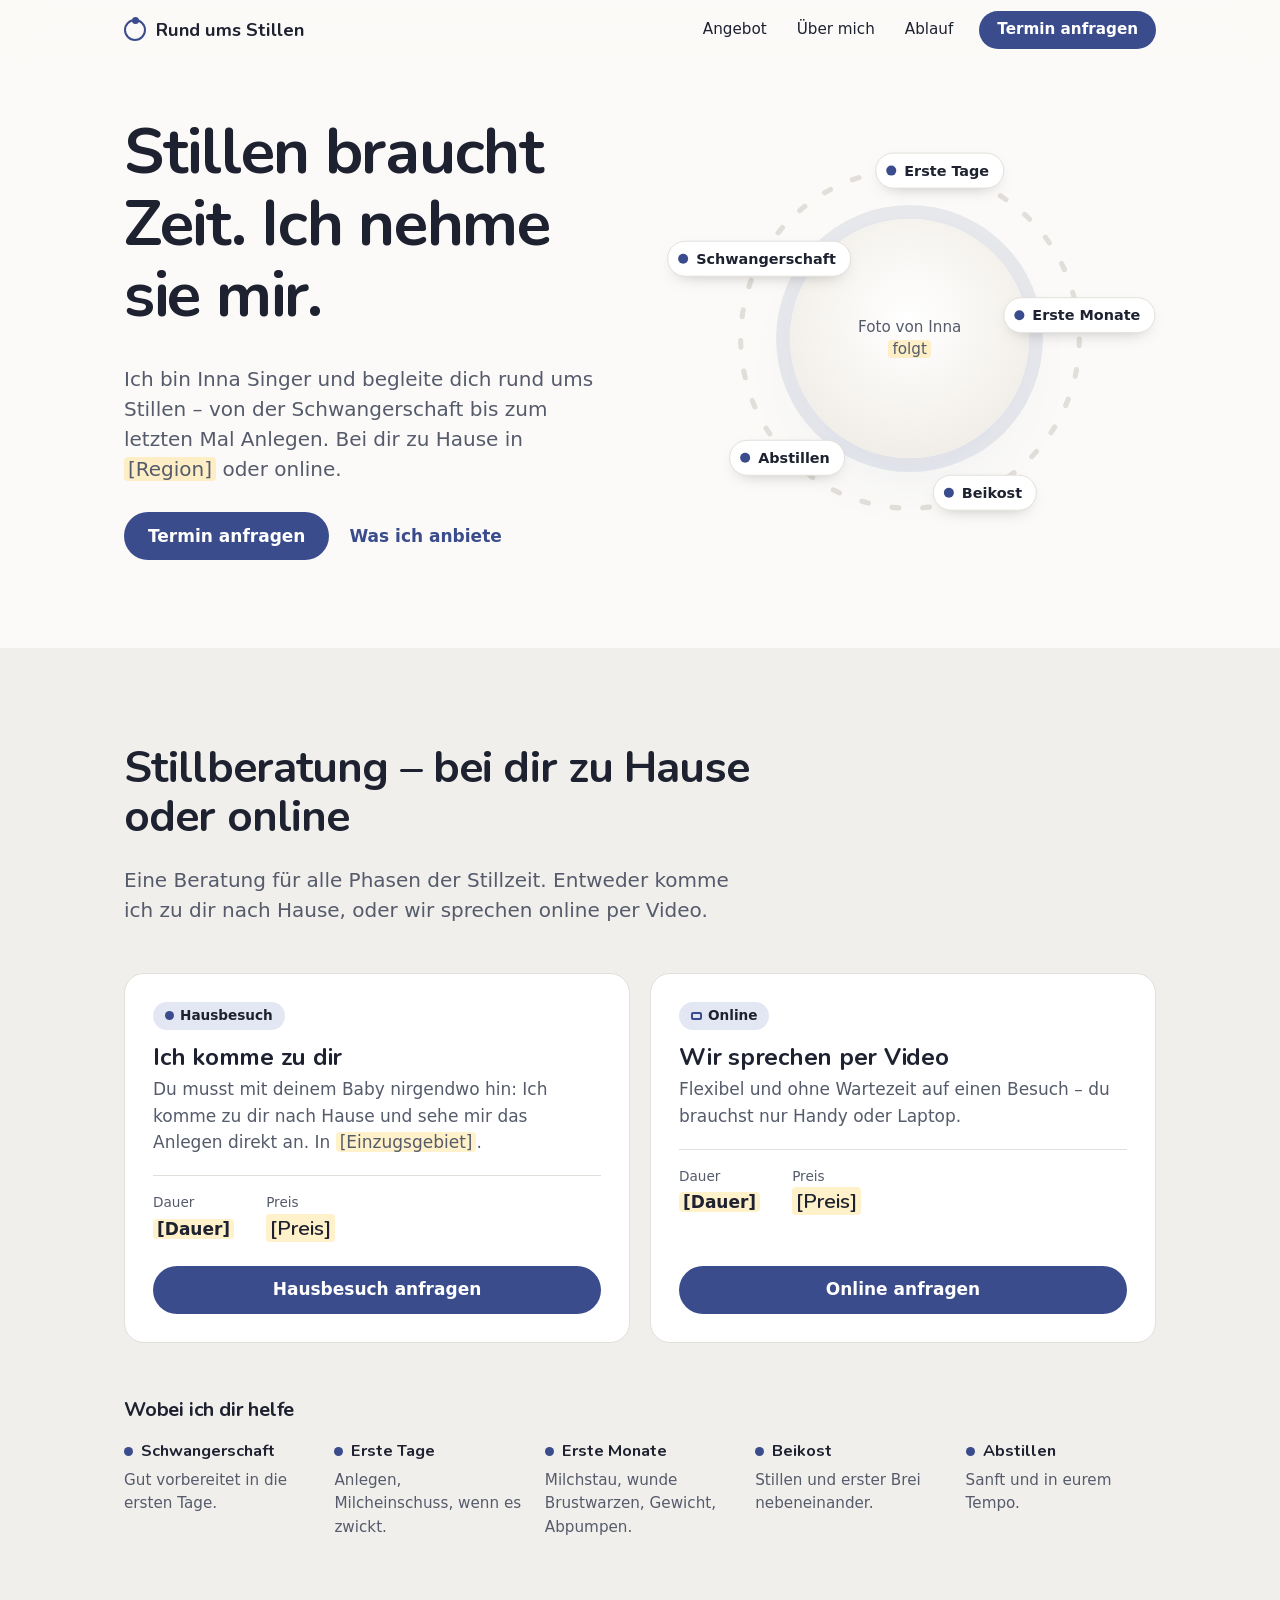
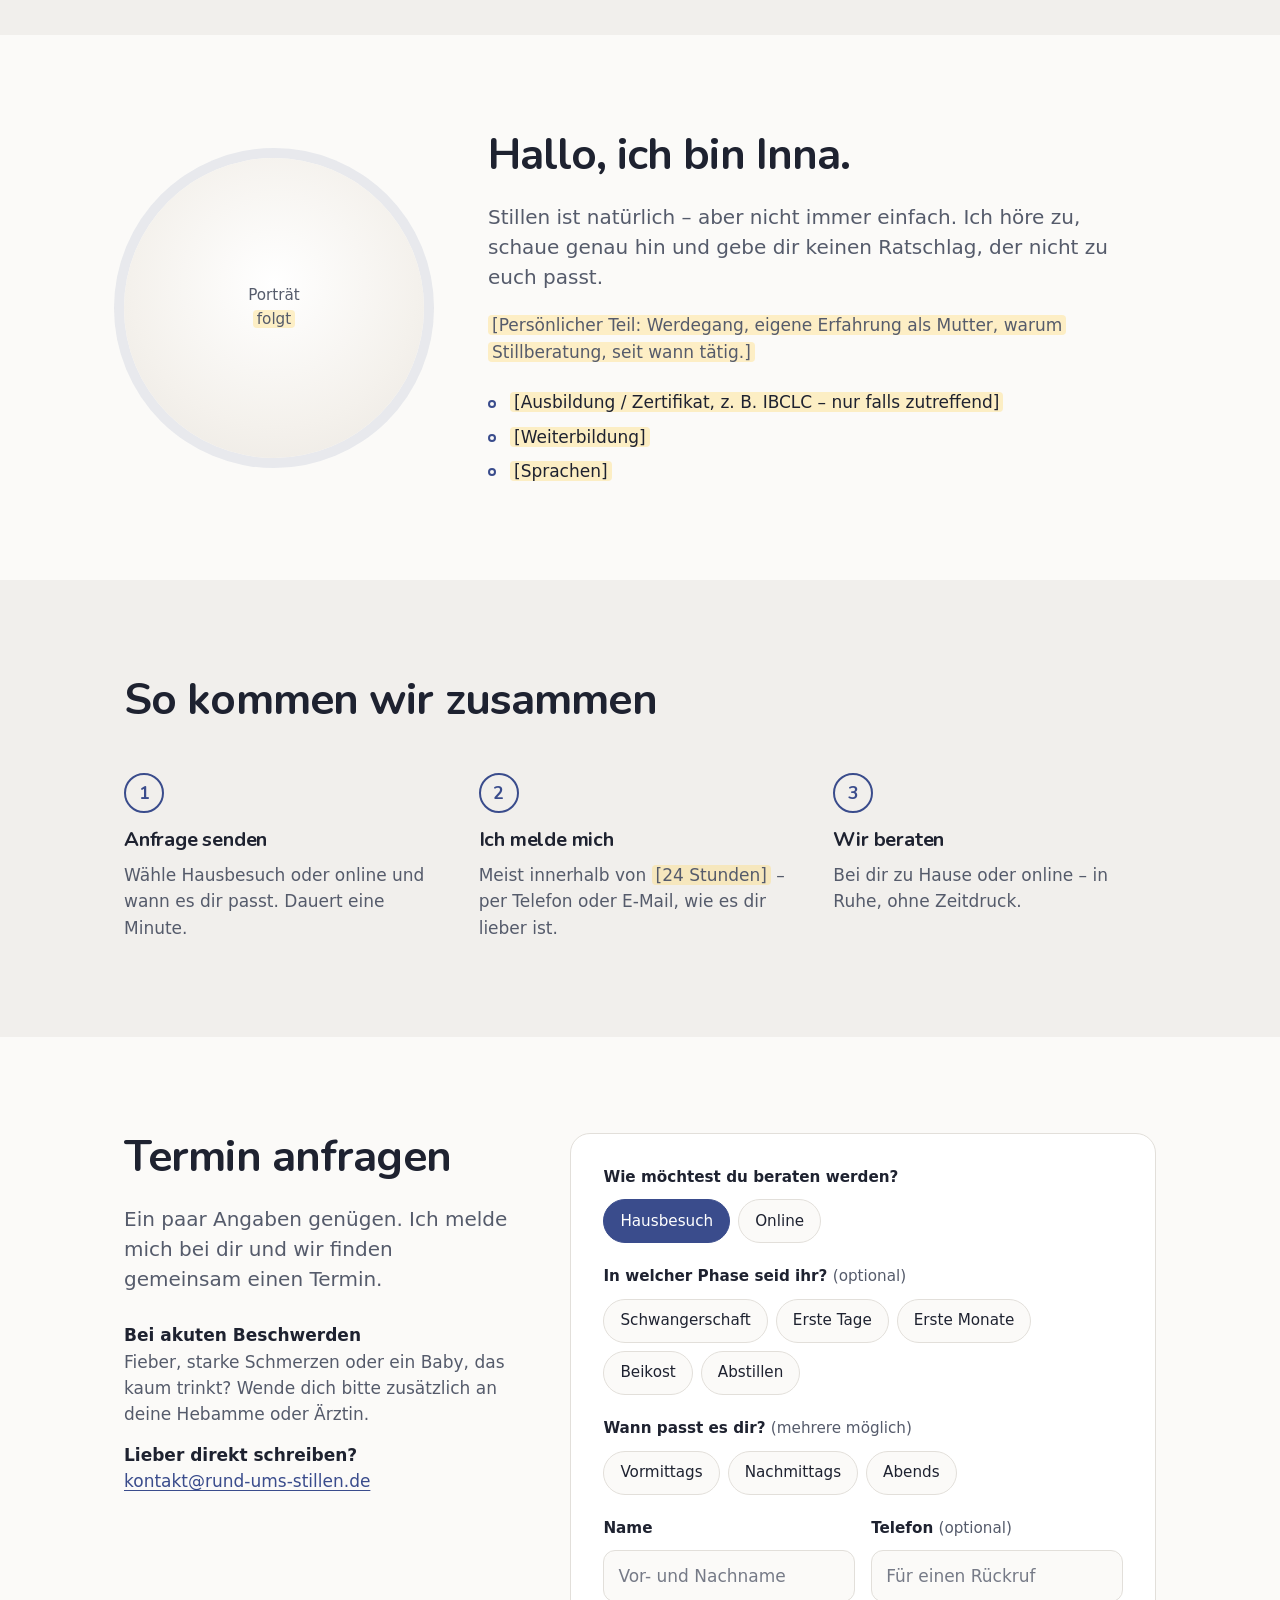
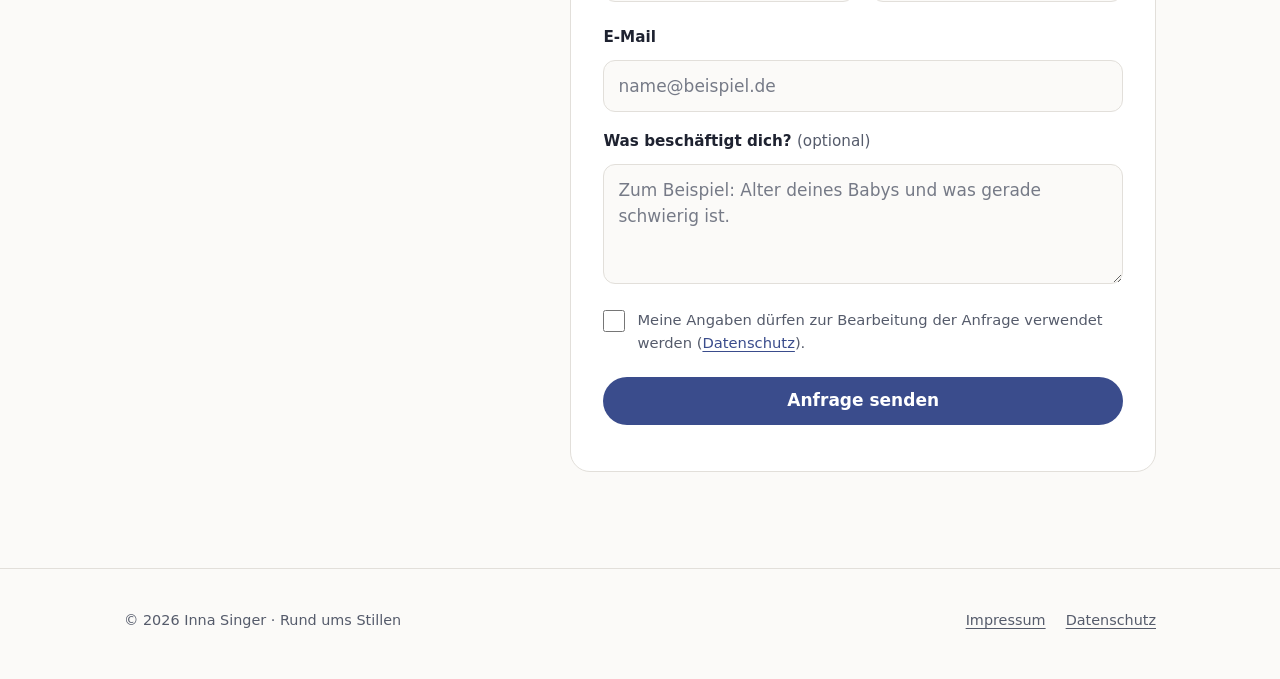
==== index.html @ 96492bdf "Präsenz-Variante ist der Hausbesuch: Vor Ort überall durch Hausbesuch ersetzt Co-Authored-By: Claude" ====
<!doctype html>
<html lang="de">
<head>
  <meta charset="utf-8">
  <meta name="viewport" content="width=device-width, initial-scale=1, viewport-fit=cover">
  <title>Rund ums Stillen – Stillberatung Inna Singer</title>
  <meta name="description" content="Stillberatung mit Inna Singer: von der Schwangerschaft über die ersten Tage bis zum Abstillen. Hausbesuch oder online – jetzt Termin anfragen.">
  <meta name="theme-color" content="#fbfaf8" media="(prefers-color-scheme: light)">
  <meta name="theme-color" content="#10131b" media="(prefers-color-scheme: dark)">
  <link rel="icon" href="assets/favicon.svg" type="image/svg+xml">
  <link rel="stylesheet" href="assets/style.css">
</head>
<body>

<header class="site-header">
  <nav class="wrap nav" aria-label="Hauptnavigation">
    <a class="brand" href="#start"><span class="brand-mark" aria-hidden="true"></span>Rund ums Stillen</a>
    <ul class="nav-links">
      <li><a href="#angebot">Angebot</a></li>
      <li><a href="#inna">Über mich</a></li>
      <li><a href="#ablauf">Ablauf</a></li>
      <li class="nav-cta"><a class="btn btn-primary" href="#anfrage">Termin anfragen</a></li>
    </ul>
  </nav>
</header>

<main id="start">

  <!-- Hero mit Stillkreis -->
  <section class="hero" aria-labelledby="hero-title">
    <div class="wrap hero-grid">
      <div>
        <h1 id="hero-title">Stillen braucht Zeit. Ich nehme sie mir.</h1>
        <p class="sub">Ich bin Inna Singer und begleite dich rund ums Stillen – von der Schwangerschaft bis zum letzten Mal Anlegen. Bei dir zu Hause in <span class="ph">[Region]</span> oder online.</p>
        <div class="hero-actions">
          <a class="btn btn-primary" href="#anfrage">Termin anfragen</a>
          <a class="btn btn-plain" href="#angebot">Was ich anbiete</a>
        </div>
      </div>

      <div class="orbit-col">
        <div class="orbit">
          <svg class="orbit-ring" viewBox="0 0 100 100" aria-hidden="true"><circle cx="50" cy="50" r="49.5"/></svg>
          <div class="orbit-disc">
            <!-- Später ersetzen: <img src="assets/img/inna.jpg" alt="Inna Singer"> -->
            <span class="ph-photo">Foto von Inna<br><span class="ph">folgt</span></span>
          </div>
          <div aria-hidden="true">
            <div class="orbit-stop" style="--a:-62deg;--i:0"><span>Schwangerschaft</span></div>
            <div class="orbit-stop" style="--a:10deg;--i:1"><span>Erste Tage</span></div>
            <div class="orbit-stop" style="--a:82deg;--i:2"><span>Erste Monate</span></div>
            <div class="orbit-stop" style="--a:154deg;--i:3"><span>Beikost</span></div>
            <div class="orbit-stop" style="--a:226deg;--i:4"><span>Abstillen</span></div>
          </div>
        </div>
        <ul class="orbit-list" aria-label="Phasen der Stillzeit">
          <li><span>Schwangerschaft</span></li>
          <li><span>Erste Tage</span></li>
          <li><span>Erste Monate</span></li>
          <li><span>Beikost</span></li>
          <li><span>Abstillen</span></li>
        </ul>
      </div>
    </div>
  </section>

  <!-- Angebot: eine Stillberatung, Hausbesuch oder online -->
  <section class="alt" id="angebot" aria-labelledby="angebot-title">
    <div class="wrap">
      <div class="section-head">
        <h2 id="angebot-title">Stillberatung – bei dir zu Hause oder online</h2>
        <p class="sub">Eine Beratung für alle Phasen der Stillzeit. Entweder komme ich zu dir nach Hause, oder wir sprechen online per Video.</p>
      </div>

      <div class="offer">
        <article class="format-card">
          <span class="tag tag-place">Hausbesuch</span>
          <h3>Ich komme zu dir</h3>
          <p>Du musst mit deinem Baby nirgendwo hin: Ich komme zu dir nach Hause und sehe mir das Anlegen direkt an. In <span class="ph">[Einzugsgebiet]</span>.</p>
          <dl class="facts-row">
            <div><dt>Dauer</dt><dd><span class="ph">[Dauer]</span></dd></div>
            <div><dt>Preis</dt><dd class="price"><span class="ph">[Preis]</span></dd></div>
          </dl>
          <a class="btn btn-primary" href="#anfrage" data-format="Hausbesuch">Hausbesuch anfragen</a>
        </article>
        <article class="format-card">
          <span class="tag tag-online">Online</span>
          <h3>Wir sprechen per Video</h3>
          <p>Flexibel und ohne Wartezeit auf einen Besuch – du brauchst nur Handy oder Laptop.</p>
          <dl class="facts-row">
            <div><dt>Dauer</dt><dd><span class="ph">[Dauer]</span></dd></div>
            <div><dt>Preis</dt><dd class="price"><span class="ph">[Preis]</span></dd></div>
          </dl>
          <a class="btn btn-primary" href="#anfrage" data-format="Online">Online anfragen</a>
        </article>
      </div>

      <h3 class="topics-title">Wobei ich dir helfe</h3>
      <ul class="topics">
        <li><strong>Schwangerschaft</strong>Gut vorbereitet in die ersten Tage.</li>
        <li><strong>Erste Tage</strong>Anlegen, Milcheinschuss, wenn es zwickt.</li>
        <li><strong>Erste Monate</strong>Milchstau, wunde Brustwarzen, Gewicht, Abpumpen.</li>
        <li><strong>Beikost</strong>Stillen und erster Brei nebeneinander.</li>
        <li><strong>Abstillen</strong>Sanft und in eurem Tempo.</li>
      </ul>
    </div>
  </section>

  <!-- Über mich -->
  <section id="inna" aria-labelledby="inna-title">
    <div class="wrap about">
      <div class="portrait">
        <!-- Später ersetzen: <img src="assets/img/inna-portrait.jpg" alt="Porträt von Inna Singer"> -->
        <span>Porträt<br><span class="ph">folgt</span></span>
      </div>
      <div>
        <h2 id="inna-title">Hallo, ich bin Inna.</h2>
        <p class="sub">Stillen ist natürlich – aber nicht immer einfach. Ich höre zu, schaue genau hin und gebe dir keinen Ratschlag, der nicht zu euch passt.</p>
        <p class="muted"><span class="ph">[Persönlicher Teil: Werdegang, eigene Erfahrung als Mutter, warum Stillberatung, seit wann tätig.]</span></p>
        <ul class="facts">
          <li><span class="ph">[Ausbildung / Zertifikat, z. B. IBCLC – nur falls zutreffend]</span></li>
          <li><span class="ph">[Weiterbildung]</span></li>
          <li><span class="ph">[Sprachen]</span></li>
        </ul>
      </div>
    </div>
  </section>

  <!-- Ablauf -->
  <section class="alt" id="ablauf" aria-labelledby="ablauf-title">
    <div class="wrap">
      <div class="section-head">
        <h2 id="ablauf-title">So kommen wir zusammen</h2>
      </div>
      <ol class="steps">
        <li>
          <h3>Anfrage senden</h3>
          <p>Wähle Hausbesuch oder online und wann es dir passt. Dauert eine Minute.</p>
        </li>
        <li>
          <h3>Ich melde mich</h3>
          <p>Meist innerhalb von <span class="ph">[24 Stunden]</span> – per Telefon oder E-Mail, wie es dir lieber ist.</p>
        </li>
        <li>
          <h3>Wir beraten</h3>
          <p>Bei dir zu Hause oder online – in Ruhe, ohne Zeitdruck.</p>
        </li>
      </ol>
    </div>
  </section>

  <!-- Anfrage -->
  <section id="anfrage" aria-labelledby="anfrage-title">
    <div class="wrap request">
      <div>
        <h2 id="anfrage-title">Termin anfragen</h2>
        <p class="sub">Ein paar Angaben genügen. Ich melde mich bei dir und wir finden gemeinsam einen Termin.</p>
        <ul class="request-info">
          <li><strong>Bei akuten Beschwerden</strong>Fieber, starke Schmerzen oder ein Baby, das kaum trinkt? Wende dich bitte zusätzlich an deine Hebamme oder Ärztin.</li>
          <li><strong>Lieber direkt schreiben?</strong><a href="mailto:kontakt@rund-ums-stillen.de">kontakt@rund-ums-stillen.de</a></li>
        </ul>
      </div>

      <!--
        Versand: data-endpoint leer -> E-Mail-Programm öffnet sich mit fertigem Text.
        Mit Formular-Dienst (z. B. https://formspree.io/f/XXXX) -> Versand direkt aus der Seite.
      -->
      <form class="form" id="anfrage-form" data-endpoint="" data-email="kontakt@rund-ums-stillen.de" novalidate>
        <fieldset>
          <legend>Wie möchtest du beraten werden?</legend>
          <div class="chips">
            <label class="chip"><input type="radio" name="format" value="Hausbesuch" checked><span>Hausbesuch</span></label>
            <label class="chip"><input type="radio" name="format" value="Online"><span>Online</span></label>
          </div>
        </fieldset>

        <fieldset>
          <legend>In welcher Phase seid ihr? <span class="opt">(optional)</span></legend>
          <div class="chips">
            <label class="chip"><input type="radio" name="phase" value="Schwangerschaft"><span>Schwangerschaft</span></label>
            <label class="chip"><input type="radio" name="phase" value="Erste Tage"><span>Erste Tage</span></label>
            <label class="chip"><input type="radio" name="phase" value="Erste Monate"><span>Erste Monate</span></label>
            <label class="chip"><input type="radio" name="phase" value="Beikost"><span>Beikost</span></label>
            <label class="chip"><input type="radio" name="phase" value="Abstillen"><span>Abstillen</span></label>
          </div>
        </fieldset>

        <fieldset>
          <legend>Wann passt es dir? <span class="opt">(mehrere möglich)</span></legend>
          <div class="chips">
            <label class="chip"><input type="checkbox" name="zeit" value="vormittags"><span>Vormittags</span></label>
            <label class="chip"><input type="checkbox" name="zeit" value="nachmittags"><span>Nachmittags</span></label>
            <label class="chip"><input type="checkbox" name="zeit" value="abends"><span>Abends</span></label>
          </div>
        </fieldset>

        <div class="row">
          <div class="field">
            <label class="label" for="f-name">Name</label>
            <input id="f-name" name="name" autocomplete="name" required placeholder="Vor- und Nachname">
            <span class="hint" aria-live="polite"></span>
          </div>
          <div class="field">
            <label class="label" for="f-phone">Telefon <span class="opt">(optional)</span></label>
            <input id="f-phone" name="telefon" type="tel" inputmode="tel" autocomplete="tel" placeholder="Für einen Rückruf">
          </div>
        </div>
        <div class="field">
          <label class="label" for="f-mail">E-Mail</label>
          <input id="f-mail" name="email" type="email" inputmode="email" autocomplete="email" required placeholder="name@beispiel.de">
          <span class="hint" aria-live="polite"></span>
        </div>
        <div class="field">
          <label class="label" for="f-msg">Was beschäftigt dich? <span class="opt">(optional)</span></label>
          <textarea id="f-msg" name="nachricht" placeholder="Zum Beispiel: Alter deines Babys und was gerade schwierig ist."></textarea>
        </div>

        <label class="consent">
          <input type="checkbox" name="datenschutz" required>
          <span>Meine Angaben dürfen zur Bearbeitung der Anfrage verwendet werden (<a href="datenschutz.html">Datenschutz</a>).</span>
        </label>

        <button class="btn btn-primary" type="submit">Anfrage senden</button>
        <p class="form-status" role="status" aria-live="polite"></p>
      </form>
    </div>
  </section>

</main>

<div class="cta-bar"><a class="btn btn-primary" href="#anfrage">Termin anfragen</a></div>

<footer class="site-footer">
  <div class="wrap footer-grid">
    <span>© <span id="year">2026</span> Inna Singer · Rund ums Stillen</span>
    <ul>
      <li><a href="impressum.html">Impressum</a></li>
      <li><a href="datenschutz.html">Datenschutz</a></li>
    </ul>
  </div>
</footer>

<script src="assets/main.js"></script>
</body>
</html>
---- assets/style.css ----
/* =========================================================
   Rund ums Stillen – Designsystem
   Leitidee: "rund ums" wörtlich – der Stillkreis.
   Hell: Milchweiß + Nachtblau. Dunkel: Nachtlicht beim Stillen um drei.
   Kontraste (WCAG): Text 15:1, Sekundärtext >= 5.9:1, Akzent 7.8:1 / 9.6:1
   ========================================================= */

/* Rundschrift-Ersatz für Nicht-Apple-Geräte, lokal (DSGVO) */
@font-face {
  font-family: "Nunito";
  src: url("fonts/nunito.woff2") format("woff2");
  font-weight: 500 800;
  font-display: swap;
}

:root {
  color-scheme: light dark;

  --surface: #fbfaf8;      /* Milch */
  --surface-2: #f1efec;    /* Mulltuch */
  --raised: #ffffff;
  --content: #1e2230;      /* Tinte */
  --secondary: #555b6b;
  --accent: #3a4c8c;       /* Nachtblau – nur für Hauptaktionen & Links */
  --on-accent: #ffffff;
  --accent-soft: #e3e7f4;
  --line: #e2dfda;
  --glow: rgba(58, 76, 140, 0.10);
  --disc: radial-gradient(circle at 50% 42%, #ffffff 0%, #f4f1ec 62%, #ebe7e1 100%);
  --header-bg: rgba(251, 250, 248, 0.78);

  --display: ui-rounded, "SF Pro Rounded", "Nunito", system-ui, sans-serif;
  --text: system-ui, -apple-system, "Segoe UI", Roboto, "Helvetica Neue", sans-serif;

  --r-sm: 12px;
  --r-md: 20px;
  --max: 1080px;
  --gutter: 24px;
}

@media (prefers-color-scheme: dark) {
  :root {
    --surface: #10131b;     /* Nacht */
    --surface-2: #171b26;
    --raised: #1c2130;
    --content: #ece8e2;     /* gedämpftes Weiß */
    --secondary: #a7adbb;
    --accent: #a9b8f2;
    --on-accent: #10131b;
    --accent-soft: #252c44;
    --line: #2a3040;
    --glow: rgba(243, 217, 168, 0.16);
    --disc: radial-gradient(circle at 50% 42%, #2a2b33 0%, #1d2029 60%, #161922 100%);
    --header-bg: rgba(16, 19, 27, 0.78);
  }
}

@media (prefers-contrast: more) {
  :root {
    --secondary: var(--content);
    --line: var(--secondary);
  }
}

*, *::before, *::after { box-sizing: border-box; }

html {
  scroll-behavior: smooth;
  scroll-padding-top: 76px;
  -webkit-text-size-adjust: 100%;
}

body {
  margin: 0;
  background: var(--surface);
  color: var(--content);
  font-family: var(--text);
  font-size: 1.0625rem;   /* 17px – Apple-Standard für Fließtext */
  line-height: 1.55;
  -webkit-font-smoothing: antialiased;
}

img { max-width: 100%; display: block; }

a { color: var(--accent); text-underline-offset: 3px; }

:focus-visible {
  outline: 3px solid var(--accent);
  outline-offset: 3px;
  border-radius: 6px;
}

h1, h2, h3 {
  font-family: var(--display);
  font-weight: 700;
  line-height: 1.12;
  letter-spacing: -0.02em;
  margin: 0 0 0.5em;
}

h1 { font-size: clamp(2.4rem, 6vw, 4rem); }
h2 { font-size: clamp(1.9rem, 4vw, 2.75rem); }
h3 { font-size: 1.25rem; letter-spacing: -0.01em; }

p { margin: 0 0 1em; }

.wrap {
  max-width: var(--max);
  margin: 0 auto;
  padding: 0 var(--gutter);
}

.sub {
  font-size: 1.25rem;
  line-height: 1.5;
  color: var(--secondary);
  max-width: 32em;
}

.muted { color: var(--secondary); }

/* Platzhalter sichtbar, bis echte Inhalte geliefert sind */
.ph {
  background: rgba(255, 214, 102, 0.35);
  border-radius: 4px;
  padding: 0 4px;
  -webkit-box-decoration-break: clone;
  box-decoration-break: clone;
}

.sr-only {
  position: absolute;
  width: 1px; height: 1px;
  overflow: hidden;
  clip: rect(0 0 0 0);
  white-space: nowrap;
}

/* ---------- Buttons ---------- */
.btn {
  display: inline-flex;
  align-items: center;
  justify-content: center;
  min-height: 48px;
  padding: 0 24px;
  border-radius: 999px;
  border: 0;
  font: 600 1.0625rem/1 var(--text);
  text-decoration: none;
  cursor: pointer;
  transition: filter 0.15s, transform 0.15s;
}

.btn-primary { background: var(--accent); color: var(--on-accent); }
.btn-primary:hover { filter: brightness(1.08); }
.btn-primary:active { transform: scale(0.98); }

.btn-plain {
  color: var(--accent);
  background: transparent;
  padding: 0 8px;
}
.btn-plain:hover { text-decoration: underline; }

/* ---------- Header (schwebende Ebene, Material) ---------- */
.site-header {
  position: sticky;
  top: 0;
  z-index: 30;
  background: var(--header-bg);
  -webkit-backdrop-filter: saturate(160%) blur(18px);
  backdrop-filter: saturate(160%) blur(18px);
  border-bottom: 0.5px solid transparent;
  transition: border-color 0.2s;
}
.site-header.scrolled { border-bottom-color: var(--line); }

@media (prefers-reduced-transparency: reduce) {
  .site-header { background: var(--surface); -webkit-backdrop-filter: none; backdrop-filter: none; }
}

.nav {
  display: flex;
  align-items: center;
  justify-content: space-between;
  height: 60px;
}

.brand {
  font-family: var(--display);
  font-weight: 700;
  font-size: 1.15rem;
  color: var(--content);
  text-decoration: none;
  display: inline-flex;
  align-items: center;
  gap: 10px;
  min-height: 44px;
}

.brand-mark {
  width: 22px;
  height: 22px;
  border-radius: 50%;
  border: 2.5px solid var(--accent);
  position: relative;
  flex: none;
}
.brand-mark::after {
  content: "";
  position: absolute;
  width: 7px; height: 7px;
  border-radius: 50%;
  background: var(--accent);
  top: -4.5px; left: 50%;
  margin-left: -3.5px;
}

.nav-links {
  display: flex;
  align-items: center;
  gap: 6px;
  list-style: none;
  margin: 0;
  padding: 0;
}

.nav-links a:not(.btn) {
  display: inline-flex;
  align-items: center;
  min-height: 44px;
  padding: 0 12px;
  color: var(--content);
  text-decoration: none;
  font-size: 0.95rem;
}
.nav-links a:not(.btn):hover { color: var(--accent); }
.nav-links .btn { min-height: 38px; padding: 0 18px; font-size: 0.95rem; margin-left: 8px; }

/* ---------- Hero ---------- */
.hero { padding: 56px 0 88px; }

.hero-grid {
  display: grid;
  grid-template-columns: 1fr 1fr;
  gap: 48px;
  align-items: center;
}

.hero-actions {
  display: flex;
  flex-wrap: wrap;
  align-items: center;
  gap: 12px;
  margin-top: 28px;
}

/* ---------- Signatur: der Stillkreis ---------- */
.orbit {
  --size: min(400px, calc(100% - 150px));
  container-type: inline-size;
  position: relative;
  width: var(--size);
  aspect-ratio: 1;
  margin: 0 auto;
}

.orbit-ring {
  position: absolute;
  inset: 0;
  width: 100%;
  height: 100%;
  overflow: visible;
}
.orbit-ring circle {
  fill: none;
  stroke: var(--line);
  stroke-width: 1.5;
  stroke-dasharray: 2 7;
  stroke-linecap: round;
}

.orbit-disc {
  position: absolute;
  inset: 15%;
  border-radius: 50%;
  background: var(--disc);
  box-shadow: 0 0 0 14px var(--glow), 0 30px 80px -30px var(--glow);
  display: grid;
  place-items: center;
  overflow: hidden;
  text-align: center;
  color: var(--secondary);
}
.orbit-disc img { width: 100%; height: 100%; object-fit: cover; }
.orbit-disc .ph-photo { font-size: 0.95rem; line-height: 1.4; padding: 20px; }

/* Phasen rund um den Kreis */
.orbit-stop {
  --a: 0deg;
  position: absolute;
  top: 50%;
  left: 50%;
  width: 0;
  height: 0;
  transform: rotate(var(--a)) translateY(-50cqw) rotate(calc(-1 * var(--a)));
}
.orbit-stop span {
  position: absolute;
  transform: translate(-50%, -50%);
  display: inline-flex;
  align-items: center;
  gap: 8px;
  min-height: 36px;
  padding: 0 14px 0 10px;
  border-radius: 999px;
  background: var(--raised);
  border: 0.5px solid var(--line);
  box-shadow: 0 6px 18px -10px rgba(0, 0, 0, 0.35);
  color: var(--content);
  font-size: 0.9rem;
  font-weight: 600;
  white-space: nowrap;
  text-decoration: none;
}
.orbit-stop span::before {
  content: "";
  width: 10px;
  height: 10px;
  border-radius: 50%;
  background: var(--accent);
  flex: none;
}

/* Einmaliger Moment: die Phasen erscheinen nacheinander im Kreis */
@media (prefers-reduced-motion: no-preference) {
  .orbit-stop span { animation: stop-in 0.5s cubic-bezier(.2, .8, .2, 1) both; animation-delay: calc(0.25s + var(--i) * 0.12s); }
  .orbit-disc { animation: disc-in 0.7s ease-out both; }
  @keyframes stop-in { from { opacity: 0; transform: translate(-50%, -30%) scale(0.9); } }
  @keyframes disc-in { from { opacity: 0; transform: scale(0.96); } }
}

/* ---------- Abschnitte ---------- */
section { padding: 96px 0; }
.alt { background: var(--surface-2); }

.section-head { max-width: 640px; margin-bottom: 48px; }

/* Angebot: eine Beratung, zwei Formate */
.offer {
  display: grid;
  grid-template-columns: 1fr 1fr;
  gap: 20px;
}

.format-card {
  display: flex;
  flex-direction: column;
  align-items: flex-start;
  background: var(--raised);
  border: 0.5px solid var(--line);
  border-radius: var(--r-md);
  padding: 28px;
}
.format-card h3 { margin: 14px 0 6px; font-size: 1.5rem; }
.format-card p { color: var(--secondary); margin: 0 0 20px; }
.format-card .btn { margin-top: auto; width: 100%; }

.facts-row {
  display: flex;
  gap: 32px;
  margin: 0 0 24px;
  padding: 16px 0 0;
  border-top: 0.5px solid var(--line);
  width: 100%;
}
.facts-row dt { font-size: 0.85rem; color: var(--secondary); }
.facts-row dd { margin: 2px 0 0; font-weight: 600; }
.price { font: 700 1.3rem/1.2 var(--display); }

.tag {
  display: inline-flex;
  align-items: center;
  gap: 6px;
  min-height: 28px;
  padding: 0 12px;
  border-radius: 999px;
  font-size: 0.85rem;
  font-weight: 600;
  background: var(--accent-soft);
  color: var(--content);
}
/* Format nicht nur über Farbe: eigenes Symbol je Format */
.tag-place::before, .tag-online::before { content: ""; flex: none; }
.tag-place::before { width: 9px; height: 9px; border-radius: 50%; background: var(--accent); }
.tag-online::before { width: 11px; height: 8px; border-radius: 2px; border: 2px solid var(--accent); }

.topics-title { margin: 56px 0 18px; font-size: 1.25rem; }
.topics {
  display: grid;
  grid-template-columns: repeat(5, 1fr);
  gap: 20px;
  list-style: none;
  margin: 0;
  padding: 0;
}
.topics li { color: var(--secondary); font-size: 0.95rem; }
.topics strong {
  display: flex;
  align-items: center;
  gap: 8px;
  color: var(--content);
  font-family: var(--display);
  font-size: 1.02rem;
  margin-bottom: 4px;
}
.topics strong::before {
  content: "";
  width: 9px;
  height: 9px;
  border-radius: 50%;
  background: var(--accent);
  flex: none;
}

/* Über mich */
.about {
  display: grid;
  grid-template-columns: 300px 1fr;
  gap: 64px;
  align-items: center;
}
.portrait {
  aspect-ratio: 1;
  border-radius: 50%;
  background: var(--disc);
  box-shadow: 0 0 0 10px var(--glow);
  display: grid;
  place-items: center;
  overflow: hidden;
  color: var(--secondary);
  font-size: 0.95rem;
  text-align: center;
}
.portrait img { width: 100%; height: 100%; object-fit: cover; }

.facts {
  margin: 24px 0 0;
  padding: 0;
  list-style: none;
  display: grid;
  gap: 8px;
}
.facts li { padding-left: 22px; position: relative; }
.facts li::before {
  content: "";
  position: absolute;
  left: 0;
  top: 0.62em;
  width: 8px;
  height: 8px;
  border-radius: 50%;
  border: 2px solid var(--accent);
}

/* Ablauf – echte Reihenfolge */
.steps {
  display: grid;
  grid-template-columns: repeat(3, 1fr);
  gap: 32px;
  list-style: none;
  margin: 0;
  padding: 0;
  counter-reset: s;
}
.steps li { counter-increment: s; }
.steps li::before {
  content: counter(s);
  display: grid;
  place-items: center;
  width: 40px;
  height: 40px;
  border-radius: 50%;
  border: 2px solid var(--accent);
  color: var(--accent);
  font: 700 1.1rem/1 var(--display);
  margin-bottom: 16px;
}
.steps p { color: var(--secondary); margin: 0; }

/* ---------- Anfrage ---------- */
.request {
  display: grid;
  grid-template-columns: 0.8fr 1.2fr;
  gap: 56px;
  align-items: start;
}

.form {
  background: var(--raised);
  border: 0.5px solid var(--line);
  border-radius: var(--r-md);
  padding: 32px;
}

fieldset { border: 0; margin: 0 0 22px; padding: 0; min-width: 0; }
legend, .label {
  display: block;
  font-weight: 600;
  font-size: 0.95rem;
  margin-bottom: 10px;
  padding: 0;
}
.opt { font-weight: 400; color: var(--secondary); }

/* Auswahl statt Tippen: Chips */
.chips { display: flex; flex-wrap: wrap; gap: 8px; }
.chip { position: relative; }
.chip input { position: absolute; opacity: 0; inset: 0; margin: 0; cursor: pointer; }
.chip span {
  display: inline-flex;
  align-items: center;
  min-height: 44px;
  padding: 0 16px;
  border-radius: 999px;
  border: 1px solid var(--line);
  background: var(--surface);
  font-size: 0.95rem;
  transition: background 0.15s, border-color 0.15s, color 0.15s;
  cursor: pointer;
}
.chip input:checked + span {
  background: var(--accent);
  border-color: var(--accent);
  color: var(--on-accent);
}
.chip input:focus-visible + span { outline: 3px solid var(--accent); outline-offset: 2px; }

.row { display: grid; grid-template-columns: 1fr 1fr; gap: 16px; }

.field { margin-bottom: 18px; }
.field input, .field textarea, .field select {
  width: 100%;
  min-height: 48px;
  font: inherit;
  color: var(--content);
  background: var(--surface);
  border: 1px solid var(--line);
  border-radius: var(--r-sm);
  padding: 12px 14px;
  transition: border-color 0.15s, box-shadow 0.15s;
}
.field textarea { min-height: 120px; resize: vertical; }
.chips.flash .chip input:checked + span { box-shadow: 0 0 0 4px var(--accent-soft); }
.field input:focus, .field textarea:focus, .field select:focus {
  outline: none;
  border-color: var(--accent);
  box-shadow: 0 0 0 4px var(--accent-soft);
}
.field input::placeholder, .field textarea::placeholder { color: var(--secondary); opacity: 0.8; }
.field[data-invalid] input { border-color: #c4452f; }
.hint { display: block; margin-top: 6px; font-size: 0.875rem; color: #b13a26; min-height: 0; }
@media (prefers-color-scheme: dark) { .hint { color: #ff9a85; } .field[data-invalid] input { border-color: #ff9a85; } }

.consent {
  display: flex;
  gap: 12px;
  align-items: flex-start;
  font-size: 0.92rem;
  color: var(--secondary);
  margin: 4px 0 22px;
}
.consent input { width: 22px; height: 22px; margin: 1px 0 0; accent-color: var(--accent); flex: none; }

.form .btn { width: 100%; }
.form-status { margin: 14px 0 0; font-weight: 600; }
.form-status.ok { color: var(--accent); }
.form-status.err { color: #b13a26; }

.request-info {
  list-style: none;
  margin: 28px 0 0;
  padding: 0;
  display: grid;
  gap: 14px;
  color: var(--secondary);
}
.request-info strong { color: var(--content); display: block; }

/* Mobile Leiste in Daumenreichweite */
.cta-bar { display: none; }

/* ---------- Footer ---------- */
.site-footer {
  padding: 40px 0 48px;
  border-top: 0.5px solid var(--line);
  font-size: 0.9rem;
  color: var(--secondary);
}
.footer-grid { display: flex; flex-wrap: wrap; justify-content: space-between; gap: 16px; }
.site-footer ul { display: flex; gap: 20px; list-style: none; margin: 0; padding: 0; }
.site-footer a { color: var(--secondary); }

/* Rechtstexte */
.legal { padding: 56px 0 96px; }
.legal .wrap { max-width: 720px; }
.legal h2 { font-size: 1.35rem; margin-top: 1.8em; }

/* ---------- Responsive ---------- */
@media (max-width: 900px) {
  .hero-grid, .request, .about { grid-template-columns: 1fr; gap: 40px; }
  .hero-grid > .orbit-col { order: -1; }
  .about .portrait { max-width: 240px; }
  .offer { grid-template-columns: 1fr; }
  .topics { grid-template-columns: 1fr 1fr; }
  .steps { grid-template-columns: 1fr; }
}

@media (max-width: 640px) {
  :root { --gutter: 16px; }
  section { padding: 64px 0; }
  .hero { padding: 24px 0 56px; }
  .nav-links { display: none; } /* Aktion sitzt unten in der CTA-Leiste */

  /* Kreis kompakt: Phasen-Labels als Liste darunter statt rundherum */
  .orbit { --size: min(280px, 76vw); }
  .orbit-stop { display: none; }
  .orbit-list { display: flex !important; }

  .row { grid-template-columns: 1fr; gap: 0; }
  .format-card { padding: 22px 18px; }
  .topics { grid-template-columns: 1fr; gap: 14px; }
  .form { padding: 22px 18px; }

  .cta-bar {
    display: block;
    position: fixed;
    left: 0; right: 0; bottom: 0;
    z-index: 40;
    padding: 10px 16px calc(10px + env(safe-area-inset-bottom));
    background: var(--header-bg);
    -webkit-backdrop-filter: saturate(160%) blur(18px);
    backdrop-filter: saturate(160%) blur(18px);
    border-top: 0.5px solid var(--line);
    transition: transform 0.25s ease;
  }
  .cta-bar .btn { width: 100%; }
  .cta-bar.hidden { transform: translateY(110%); }
  body { padding-bottom: 76px; }
}

.orbit-list {
  display: none;
  flex-wrap: wrap;
  justify-content: center;
  gap: 8px;
  list-style: none;
  margin: 24px 0 0;
  padding: 0;
}
.orbit-list span {
  display: inline-flex;
  align-items: center;
  gap: 8px;
  min-height: 44px;
  padding: 0 14px 0 10px;
  border-radius: 999px;
  border: 0.5px solid var(--line);
  background: var(--raised);
  color: var(--content);
  text-decoration: none;
  font-size: 0.92rem;
  font-weight: 600;
}
.orbit-list span::before {
  content: "";
  width: 9px; height: 9px;
  border-radius: 50%;
  background: var(--accent);
}

@media (prefers-reduced-motion: reduce) {
  html { scroll-behavior: auto; }
  * { transition: none !important; animation: none !important; }
}
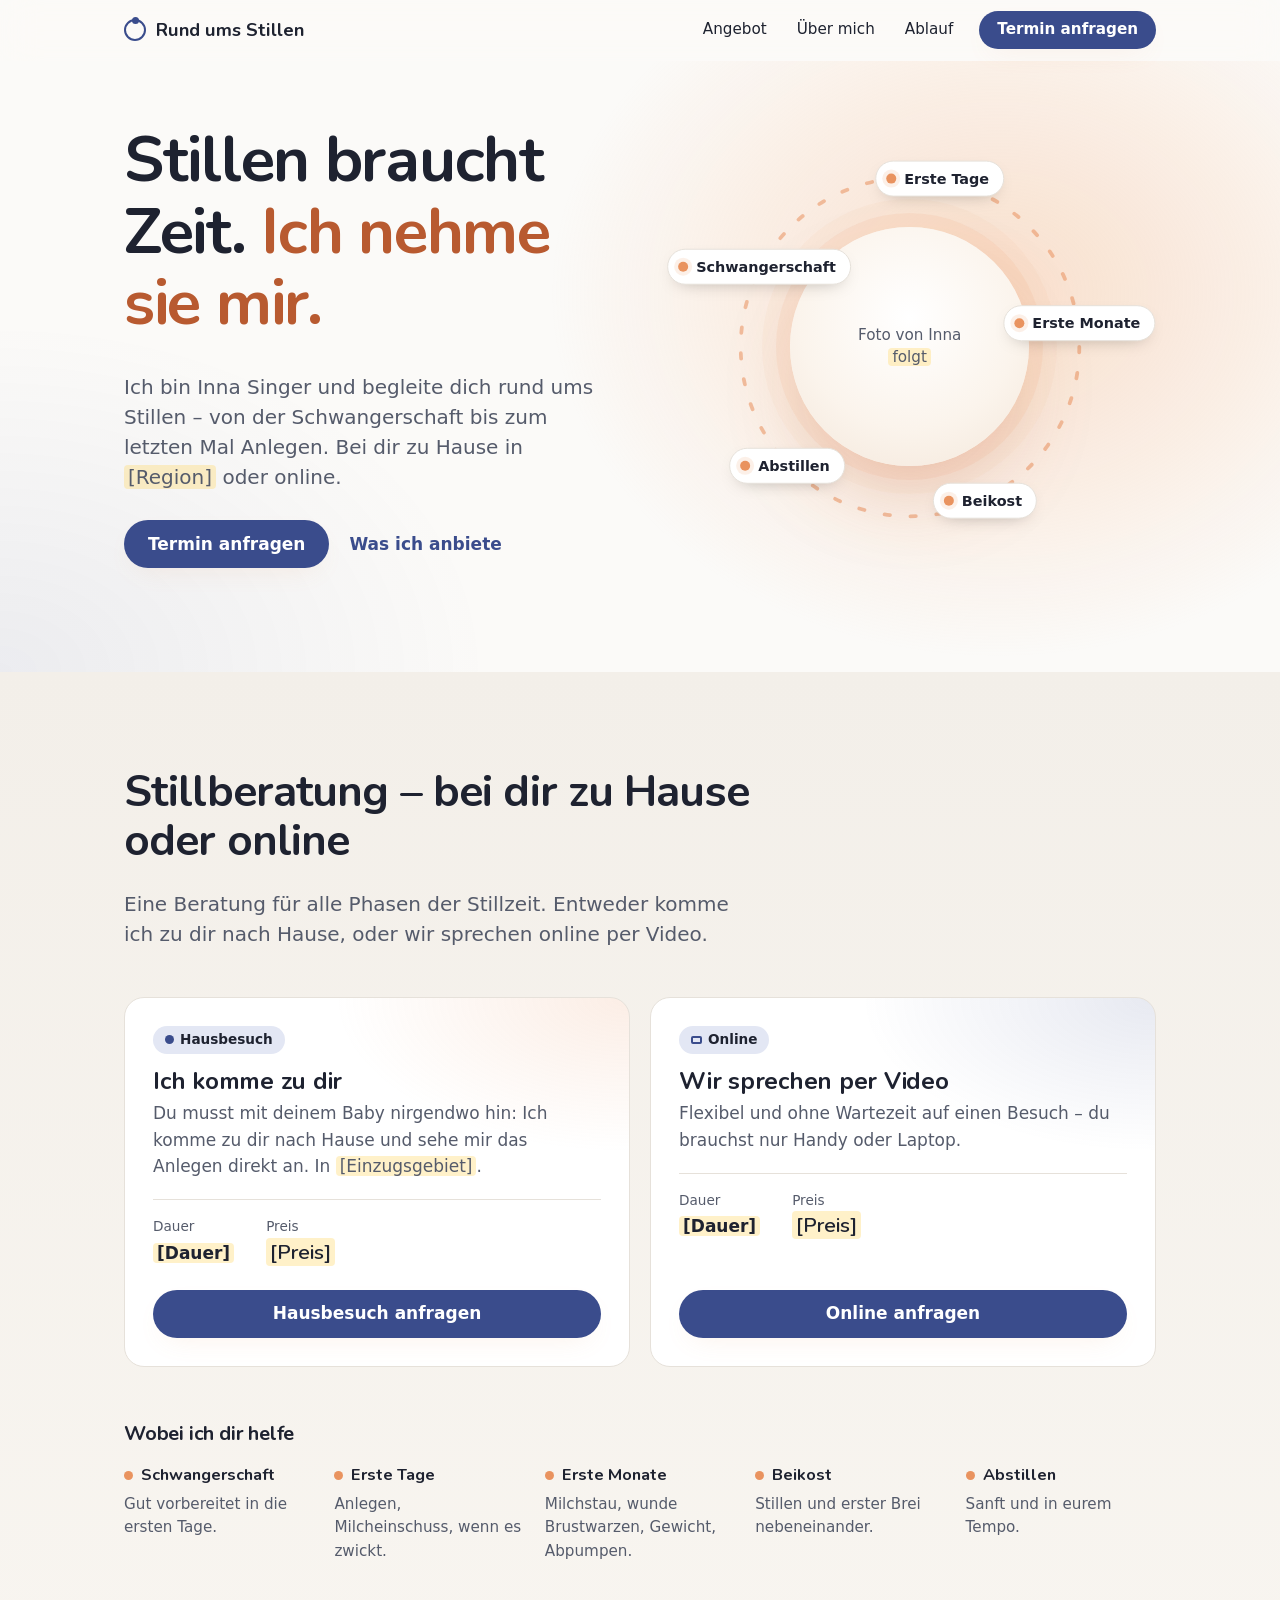
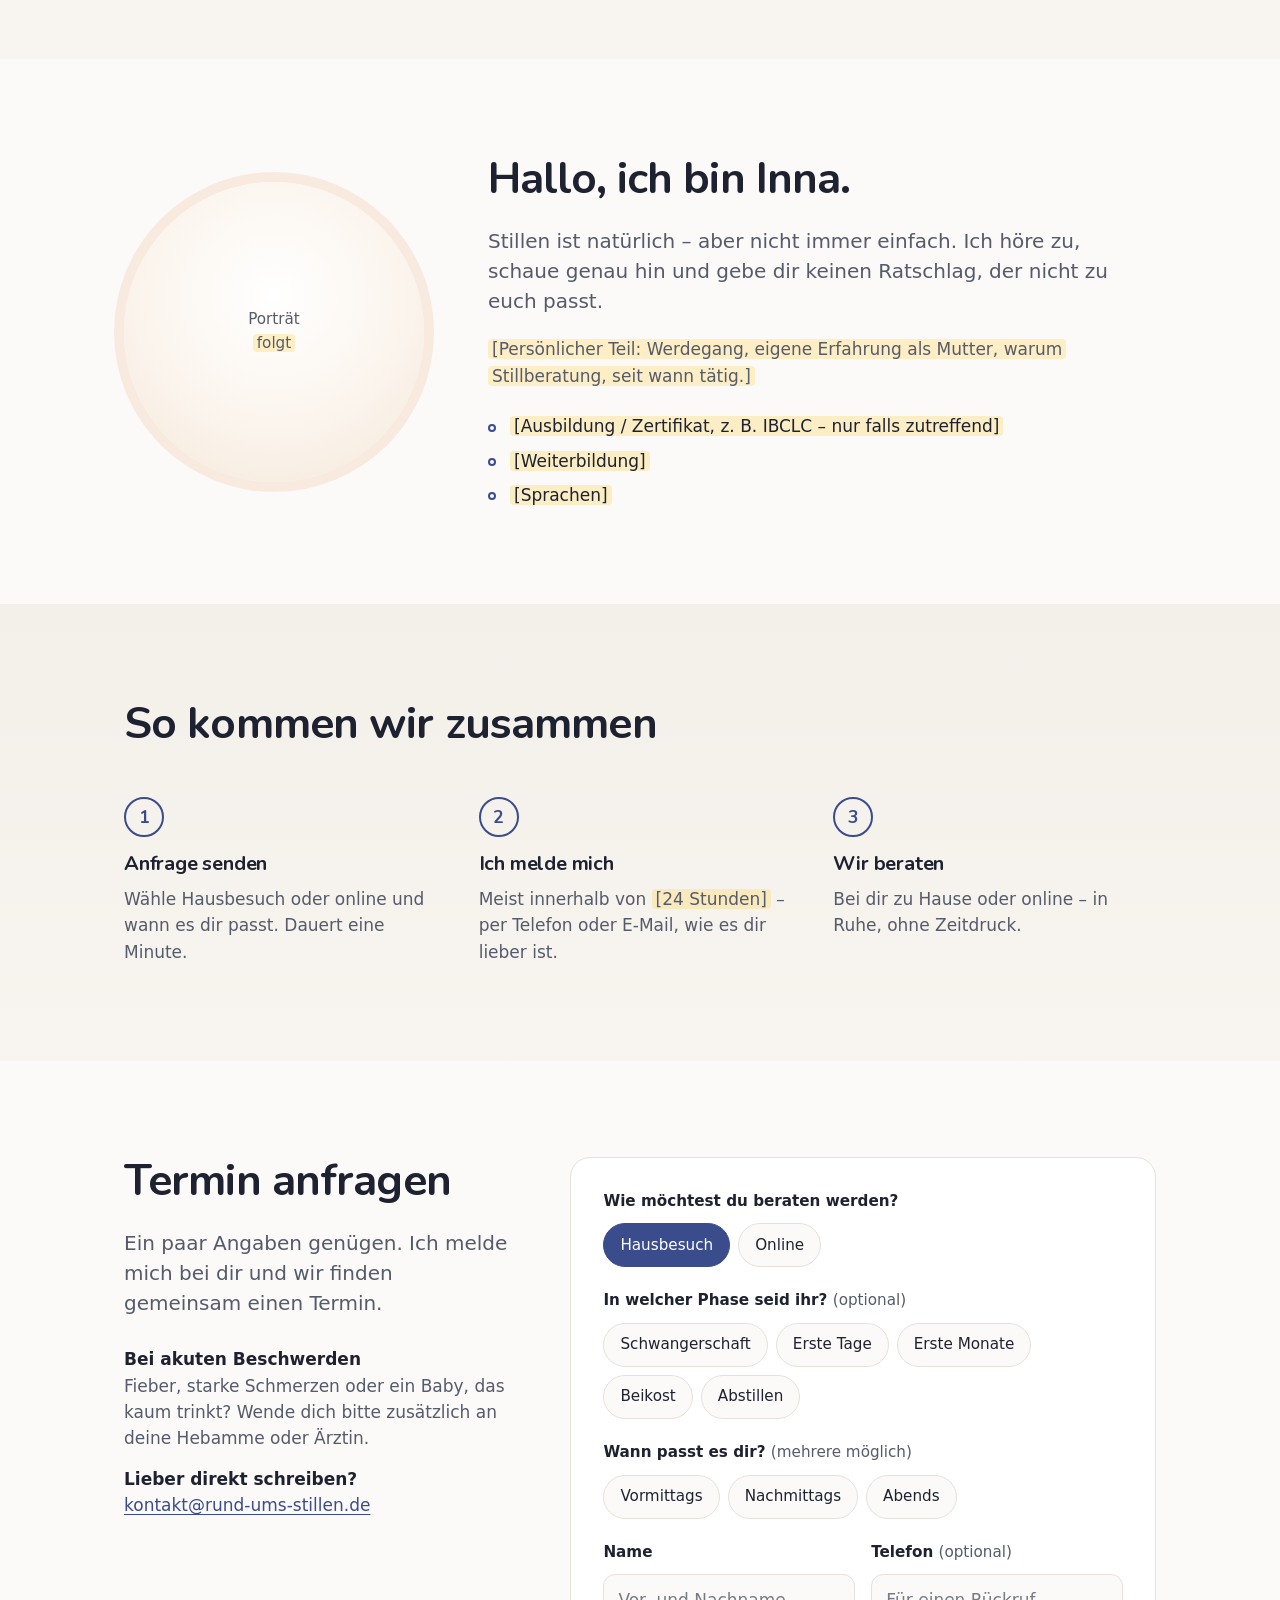
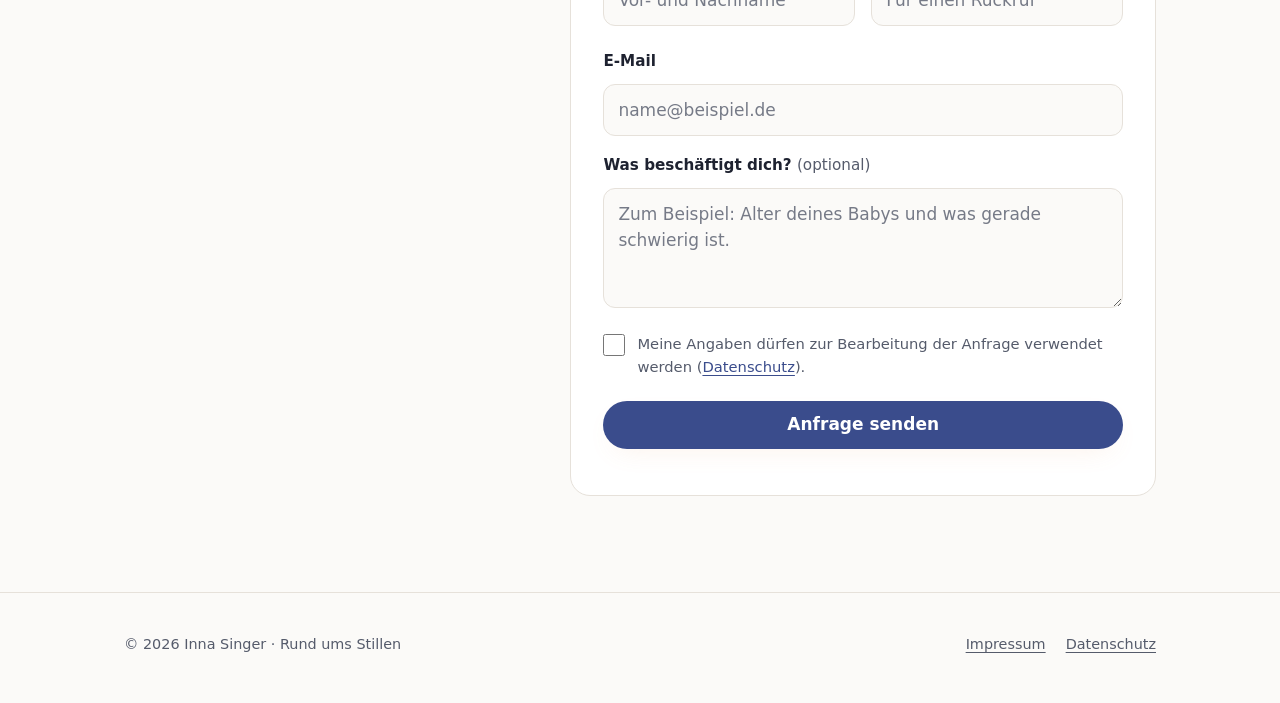
==== commit e25aa89b: "Design: Tag-und-Nacht-Konzept mit Morgenlicht und Nachtlicht Hell: Aprikose-Morgenschein hinter dem " ====
--- a/index.html
+++ b/index.html
@@ -30,7 +30,7 @@
   <section class="hero" aria-labelledby="hero-title">
     <div class="wrap hero-grid">
       <div>
-        <h1 id="hero-title">Stillen braucht Zeit. Ich nehme sie mir.</h1>
+        <h1 id="hero-title">Stillen braucht Zeit. <em>Ich nehme sie mir.</em></h1>
         <p class="sub">Ich bin Inna Singer und begleite dich rund ums Stillen – von der Schwangerschaft bis zum letzten Mal Anlegen. Bei dir zu Hause in <span class="ph">[Region]</span> oder online.</p>
         <div class="hero-actions">
           <a class="btn btn-primary" href="#anfrage">Termin anfragen</a>
--- a/assets/style.css
+++ b/assets/style.css
@@ -17,16 +17,28 @@
   color-scheme: light dark;
 
   --surface: #fbfaf8;      /* Milch */
-  --surface-2: #f1efec;    /* Mulltuch */
+  --surface-2: #f3efe9;    /* Mulltuch */
   --raised: #ffffff;
   --content: #1e2230;      /* Tinte */
   --secondary: #555b6b;
   --accent: #3a4c8c;       /* Nachtblau – nur für Hauptaktionen & Links */
   --on-accent: #ffffff;
   --accent-soft: #e3e7f4;
-  --line: #e2dfda;
-  --glow: rgba(58, 76, 140, 0.10);
-  --disc: radial-gradient(circle at 50% 42%, #ffffff 0%, #f4f1ec 62%, #ebe7e1 100%);
+  --warm: #e9935f;         /* Morgenlicht – Deko-Punkte, Glühen */
+  --warm-text: #b85a30;    /* 4.4:1 – nur für große Schrift */
+  --warm-soft: rgba(233, 147, 95, 0.14);
+  --line: #e6e1da;
+  --ring: rgba(233, 147, 95, 0.55);
+  --glow: rgba(233, 147, 95, 0.16);
+  --disc: radial-gradient(circle at 50% 38%, #ffffff 0%, #fbf4ec 58%, #f3e6d9 100%);
+  --disc-shadow: 0 0 0 14px rgba(233, 147, 95, 0.10), 0 0 0 28px rgba(233, 147, 95, 0.05), 0 40px 90px -30px rgba(184, 90, 48, 0.35);
+  --hero-bg:
+    radial-gradient(640px 520px at 78% 38%, rgba(246, 190, 150, 0.45), transparent 70%),
+    radial-gradient(700px 500px at 0% 100%, rgba(58, 76, 140, 0.08), transparent 70%),
+    var(--surface);
+  --alt-bg: linear-gradient(180deg, #f3efe9 0%, #f8f5f0 100%);
+  --card-home: radial-gradient(420px 220px at 100% 0%, rgba(233, 147, 95, 0.16), transparent 70%);
+  --card-online: radial-gradient(420px 220px at 100% 0%, rgba(58, 76, 140, 0.12), transparent 70%);
   --header-bg: rgba(251, 250, 248, 0.78);
 
   --display: ui-rounded, "SF Pro Rounded", "Nunito", system-ui, sans-serif;
@@ -40,18 +52,31 @@
 
 @media (prefers-color-scheme: dark) {
   :root {
-    --surface: #10131b;     /* Nacht */
-    --surface-2: #171b26;
-    --raised: #1c2130;
-    --content: #ece8e2;     /* gedämpftes Weiß */
-    --secondary: #a7adbb;
-    --accent: #a9b8f2;
-    --on-accent: #10131b;
-    --accent-soft: #252c44;
-    --line: #2a3040;
-    --glow: rgba(243, 217, 168, 0.16);
-    --disc: radial-gradient(circle at 50% 42%, #2a2b33 0%, #1d2029 60%, #161922 100%);
-    --header-bg: rgba(16, 19, 27, 0.78);
+    --surface: #0d1120;     /* Nacht */
+    --surface-2: #141a2e;
+    --raised: #1a2138;
+    --content: #ede8e1;     /* gedämpftes Weiß */
+    --secondary: #a9b0c2;
+    --accent: #f2c27b;      /* Nachtlicht – Hauptaktionen */
+    --on-accent: #1a1408;
+    --accent-soft: rgba(242, 194, 123, 0.14);
+    --warm: #f2c27b;
+    --warm-text: #f2c27b;
+    --warm-soft: rgba(242, 194, 123, 0.12);
+    --line: rgba(255, 255, 255, 0.09);
+    --ring: rgba(242, 194, 123, 0.45);
+    --glow: rgba(242, 194, 123, 0.18);
+    --disc: radial-gradient(circle at 50% 36%, #4a3a2c 0%, #2a2533 48%, #191c30 100%);
+    --disc-shadow: 0 0 0 14px rgba(242, 194, 123, 0.08), 0 0 0 28px rgba(242, 194, 123, 0.04), 0 0 140px 30px rgba(242, 170, 90, 0.22);
+    --hero-bg:
+      radial-gradient(560px 480px at 76% 40%, rgba(242, 170, 90, 0.20), transparent 70%),
+      radial-gradient(900px 600px at 10% 0%, rgba(110, 90, 210, 0.28), transparent 65%),
+      radial-gradient(600px 420px at 100% 45%, rgba(60, 110, 200, 0.16), transparent 70%),
+      linear-gradient(180deg, #0d1120 0%, #121034 100%);
+    --alt-bg: linear-gradient(180deg, #121034 0%, #0f1426 45%, #0d1120 100%);
+    --card-home: radial-gradient(420px 220px at 100% 0%, rgba(242, 170, 90, 0.18), transparent 70%);
+    --card-online: radial-gradient(420px 220px at 100% 0%, rgba(120, 140, 255, 0.20), transparent 70%);
+    --header-bg: rgba(13, 17, 32, 0.72);
   }
 }
 
@@ -151,7 +176,7 @@
   transition: filter 0.15s, transform 0.15s;
 }
 
-.btn-primary { background: var(--accent); color: var(--on-accent); }
+.btn-primary { background: var(--accent); color: var(--on-accent); box-shadow: 0 10px 28px -12px var(--glow); }
 .btn-primary:hover { filter: brightness(1.08); }
 .btn-primary:active { transform: scale(0.98); }
 
@@ -238,7 +263,8 @@
 .nav-links .btn { min-height: 38px; padding: 0 18px; font-size: 0.95rem; margin-left: 8px; }
 
 /* ---------- Hero ---------- */
-.hero { padding: 56px 0 88px; }
+.hero { padding: 64px 0 104px; background: var(--hero-bg); }
+.hero h1 em { font-style: normal; color: var(--warm-text); }
 
 .hero-grid {
   display: grid;
@@ -274,9 +300,9 @@
 }
 .orbit-ring circle {
   fill: none;
-  stroke: var(--line);
-  stroke-width: 1.5;
-  stroke-dasharray: 2 7;
+  stroke: var(--ring);
+  stroke-width: 1.1;
+  stroke-dasharray: 1.6 6;
   stroke-linecap: round;
 }
 
@@ -285,7 +311,7 @@
   inset: 15%;
   border-radius: 50%;
   background: var(--disc);
-  box-shadow: 0 0 0 14px var(--glow), 0 30px 80px -30px var(--glow);
+  box-shadow: var(--disc-shadow);
   display: grid;
   place-items: center;
   overflow: hidden;
@@ -328,7 +354,8 @@
   width: 10px;
   height: 10px;
   border-radius: 50%;
-  background: var(--accent);
+  background: var(--warm);
+  box-shadow: 0 0 0 4px var(--warm-soft);
   flex: none;
 }
 
@@ -342,7 +369,7 @@
 
 /* ---------- Abschnitte ---------- */
 section { padding: 96px 0; }
-.alt { background: var(--surface-2); }
+.alt { background: var(--alt-bg); }
 
 .section-head { max-width: 640px; margin-bottom: 48px; }
 
@@ -361,7 +388,11 @@
   border: 0.5px solid var(--line);
   border-radius: var(--r-md);
   padding: 28px;
-}
+  background: var(--card-home), var(--raised);
+  transition: transform 0.2s, box-shadow 0.2s;
+}
+.format-card + .format-card { background: var(--card-online), var(--raised); }
+.format-card:hover { transform: translateY(-3px); box-shadow: 0 24px 50px -28px rgba(0, 0, 0, 0.45); }
 .format-card h3 { margin: 14px 0 6px; font-size: 1.5rem; }
 .format-card p { color: var(--secondary); margin: 0 0 20px; }
 .format-card .btn { margin-top: auto; width: 100%; }
@@ -419,7 +450,7 @@
   width: 9px;
   height: 9px;
   border-radius: 50%;
-  background: var(--accent);
+  background: var(--warm);
   flex: none;
 }
 
@@ -676,7 +707,7 @@
   content: "";
   width: 9px; height: 9px;
   border-radius: 50%;
-  background: var(--accent);
+  background: var(--warm);
 }
 
 @media (prefers-reduced-motion: reduce) {
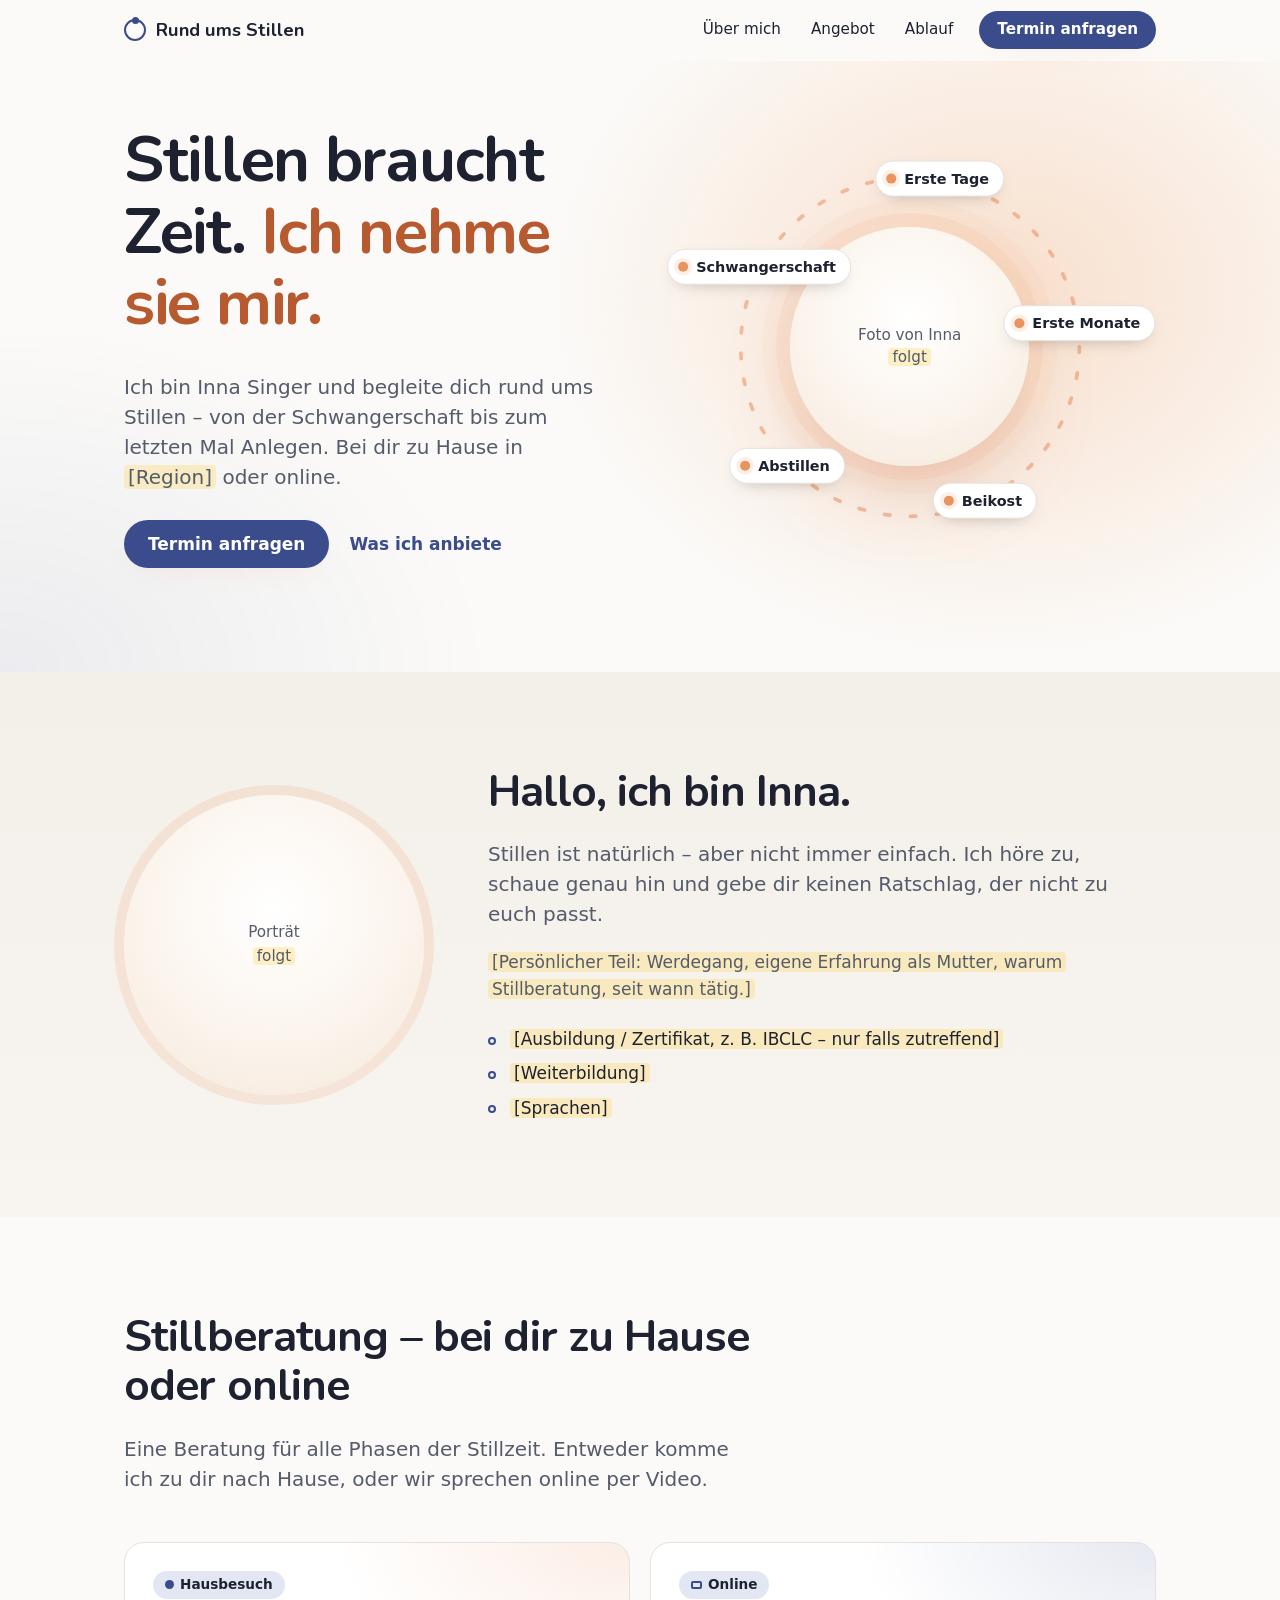
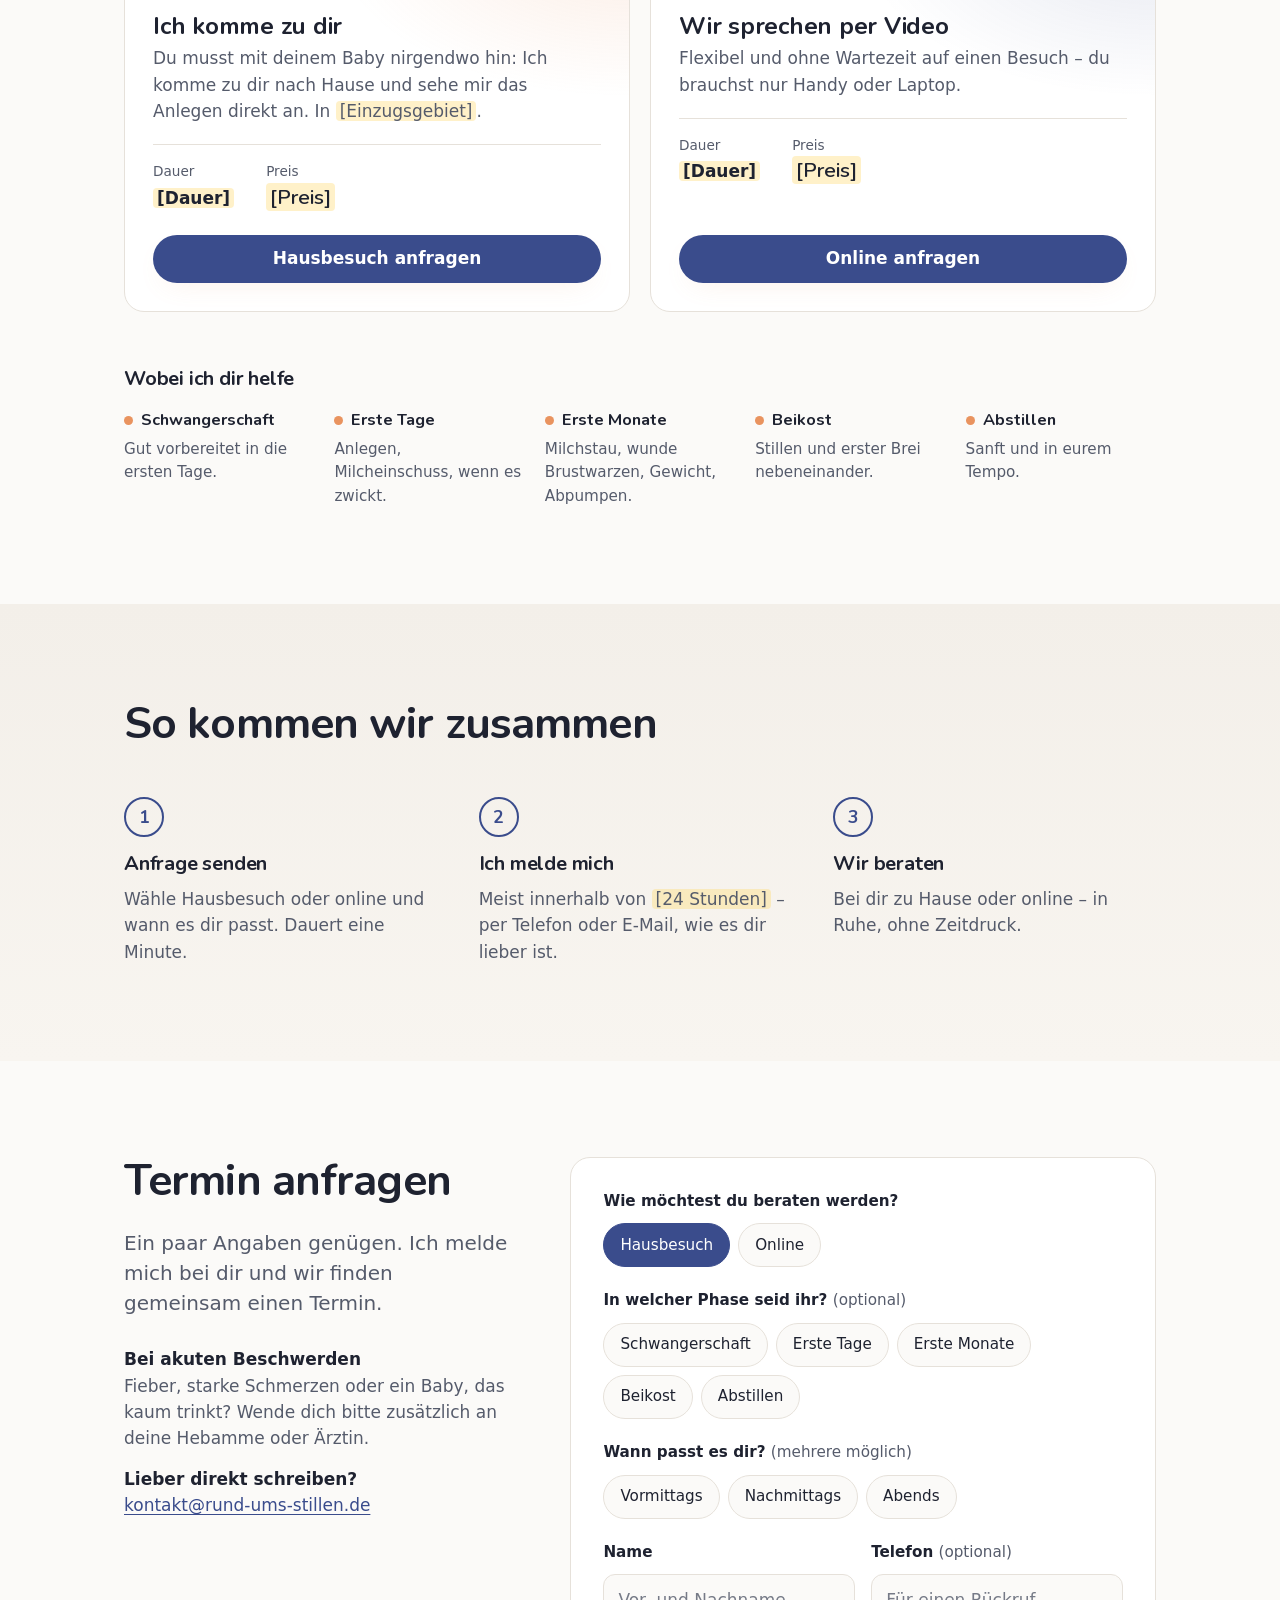
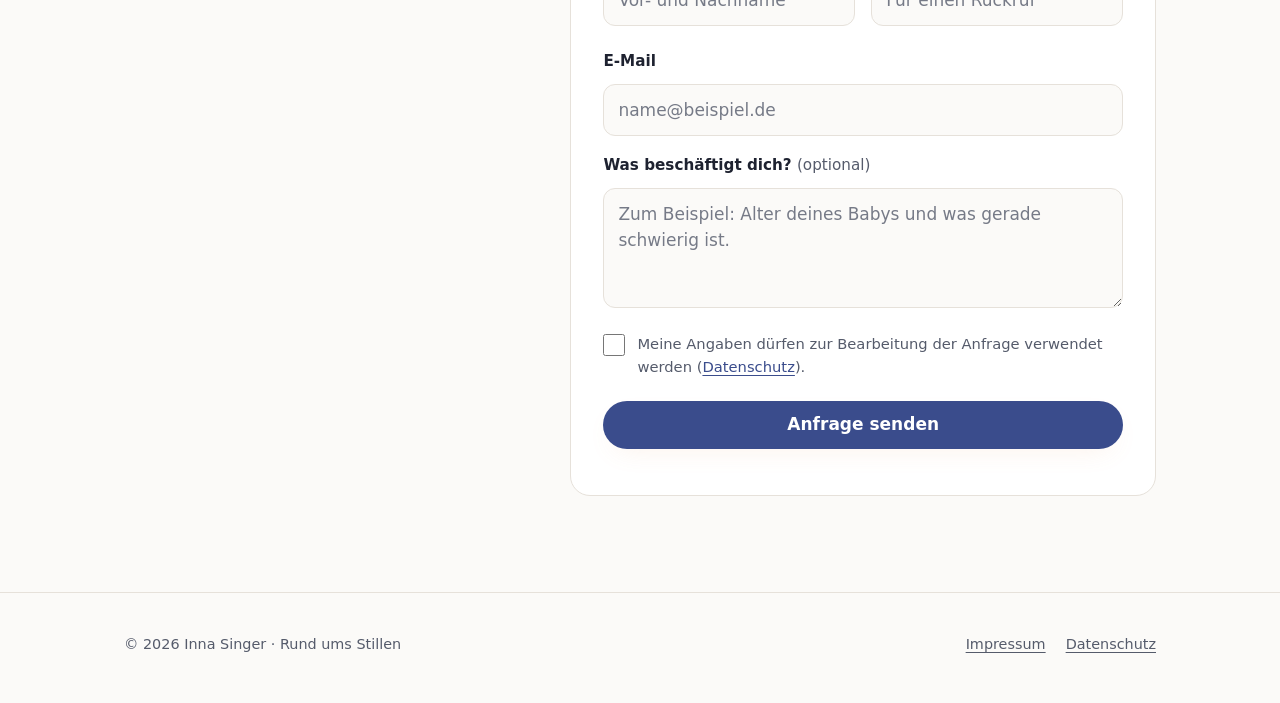
==== commit 658dc281: "Über mich vor das Angebot gestellt, Navigation angepasst Co-Authored-By: Claude Opus 5.5 <noreply@an" ====
--- a/index.html
+++ b/index.html
@@ -16,8 +16,8 @@
   <nav class="wrap nav" aria-label="Hauptnavigation">
     <a class="brand" href="#start"><span class="brand-mark" aria-hidden="true"></span>Rund ums Stillen</a>
     <ul class="nav-links">
+      <li><a href="#inna">Über mich</a></li>
       <li><a href="#angebot">Angebot</a></li>
-      <li><a href="#inna">Über mich</a></li>
       <li><a href="#ablauf">Ablauf</a></li>
       <li class="nav-cta"><a class="btn btn-primary" href="#anfrage">Termin anfragen</a></li>
     </ul>
@@ -64,8 +64,28 @@
     </div>
   </section>
 
+  <!-- Über mich -->
+  <section class="alt" id="inna" aria-labelledby="inna-title">
+    <div class="wrap about">
+      <div class="portrait">
+        <!-- Später ersetzen: <img src="assets/img/inna-portrait.jpg" alt="Porträt von Inna Singer"> -->
+        <span>Porträt<br><span class="ph">folgt</span></span>
+      </div>
+      <div>
+        <h2 id="inna-title">Hallo, ich bin Inna.</h2>
+        <p class="sub">Stillen ist natürlich – aber nicht immer einfach. Ich höre zu, schaue genau hin und gebe dir keinen Ratschlag, der nicht zu euch passt.</p>
+        <p class="muted"><span class="ph">[Persönlicher Teil: Werdegang, eigene Erfahrung als Mutter, warum Stillberatung, seit wann tätig.]</span></p>
+        <ul class="facts">
+          <li><span class="ph">[Ausbildung / Zertifikat, z. B. IBCLC – nur falls zutreffend]</span></li>
+          <li><span class="ph">[Weiterbildung]</span></li>
+          <li><span class="ph">[Sprachen]</span></li>
+        </ul>
+      </div>
+    </div>
+  </section>
+
   <!-- Angebot: eine Stillberatung, Hausbesuch oder online -->
-  <section class="alt" id="angebot" aria-labelledby="angebot-title">
+  <section id="angebot" aria-labelledby="angebot-title">
     <div class="wrap">
       <div class="section-head">
         <h2 id="angebot-title">Stillberatung – bei dir zu Hause oder online</h2>
@@ -106,26 +126,6 @@
     </div>
   </section>
 
-  <!-- Über mich -->
-  <section id="inna" aria-labelledby="inna-title">
-    <div class="wrap about">
-      <div class="portrait">
-        <!-- Später ersetzen: <img src="assets/img/inna-portrait.jpg" alt="Porträt von Inna Singer"> -->
-        <span>Porträt<br><span class="ph">folgt</span></span>
-      </div>
-      <div>
-        <h2 id="inna-title">Hallo, ich bin Inna.</h2>
-        <p class="sub">Stillen ist natürlich – aber nicht immer einfach. Ich höre zu, schaue genau hin und gebe dir keinen Ratschlag, der nicht zu euch passt.</p>
-        <p class="muted"><span class="ph">[Persönlicher Teil: Werdegang, eigene Erfahrung als Mutter, warum Stillberatung, seit wann tätig.]</span></p>
-        <ul class="facts">
-          <li><span class="ph">[Ausbildung / Zertifikat, z. B. IBCLC – nur falls zutreffend]</span></li>
-          <li><span class="ph">[Weiterbildung]</span></li>
-          <li><span class="ph">[Sprachen]</span></li>
-        </ul>
-      </div>
-    </div>
-  </section>
-
   <!-- Ablauf -->
   <section class="alt" id="ablauf" aria-labelledby="ablauf-title">
     <div class="wrap">
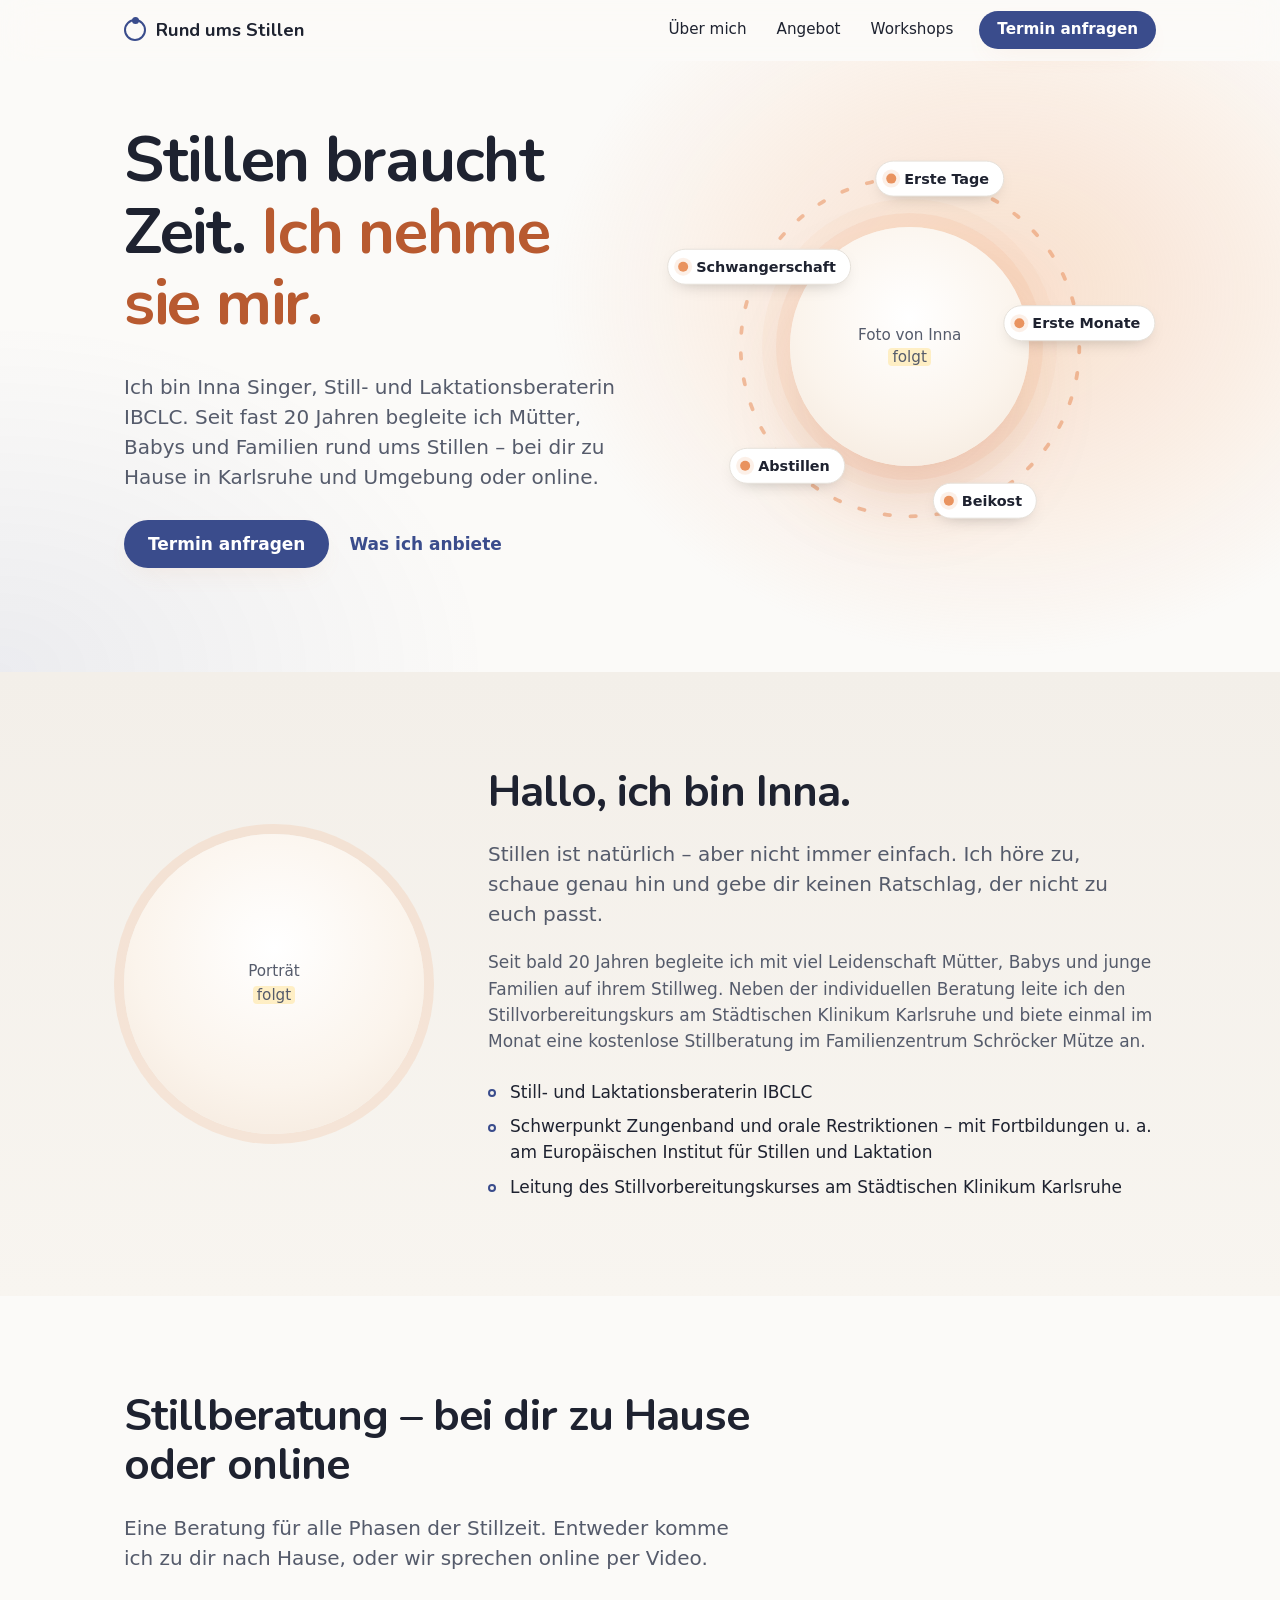
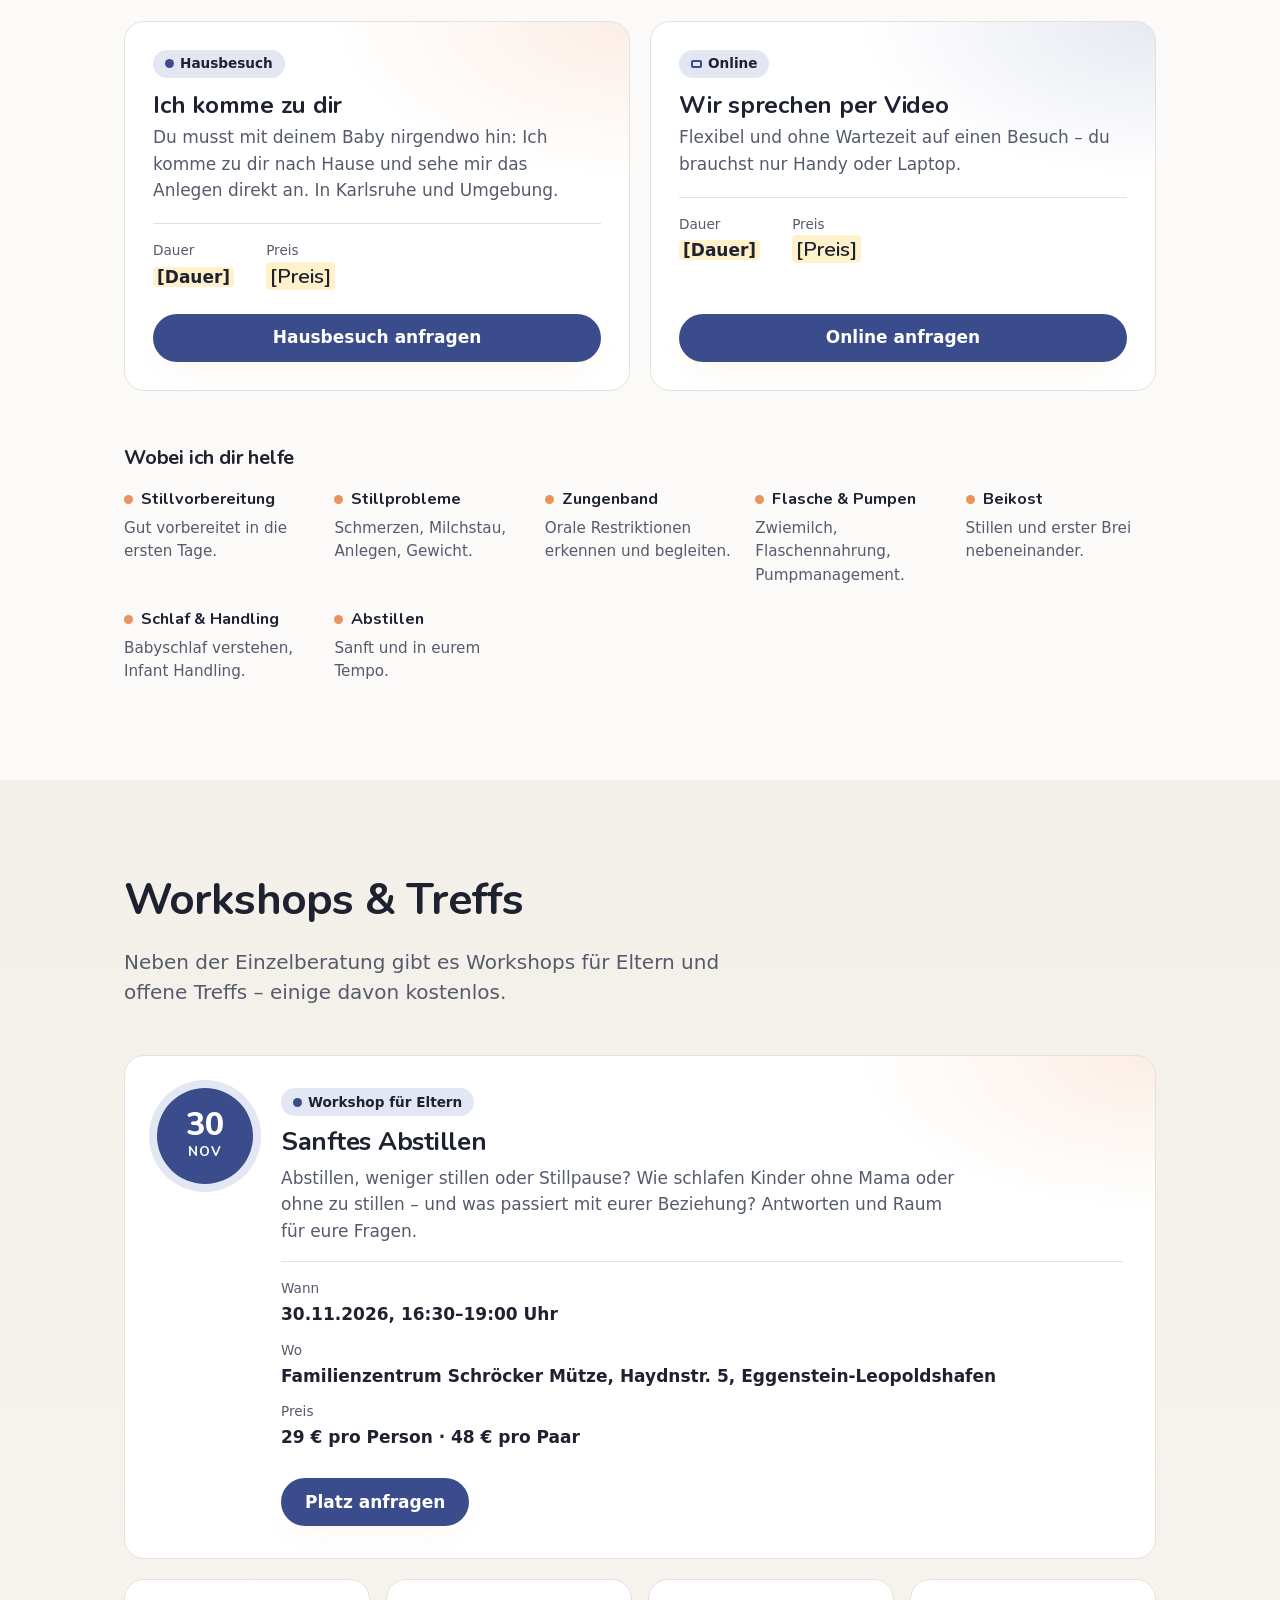
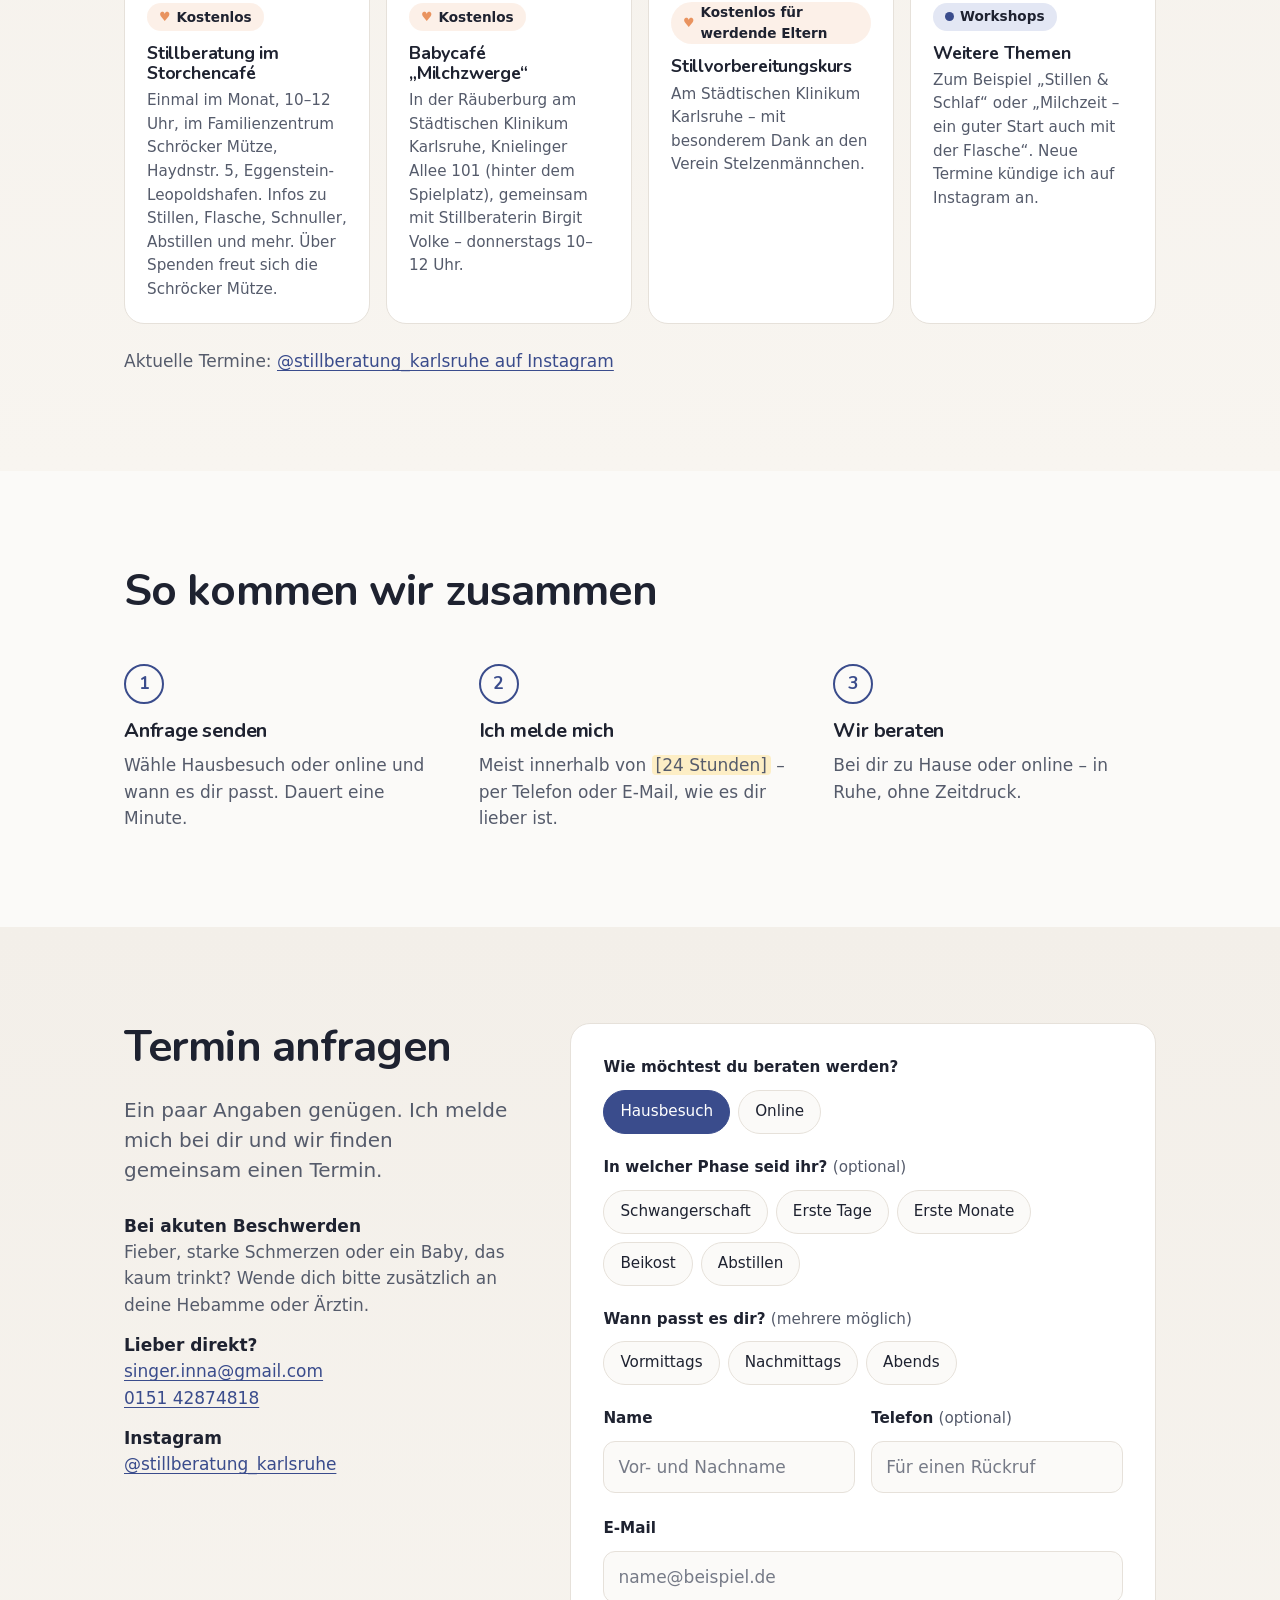
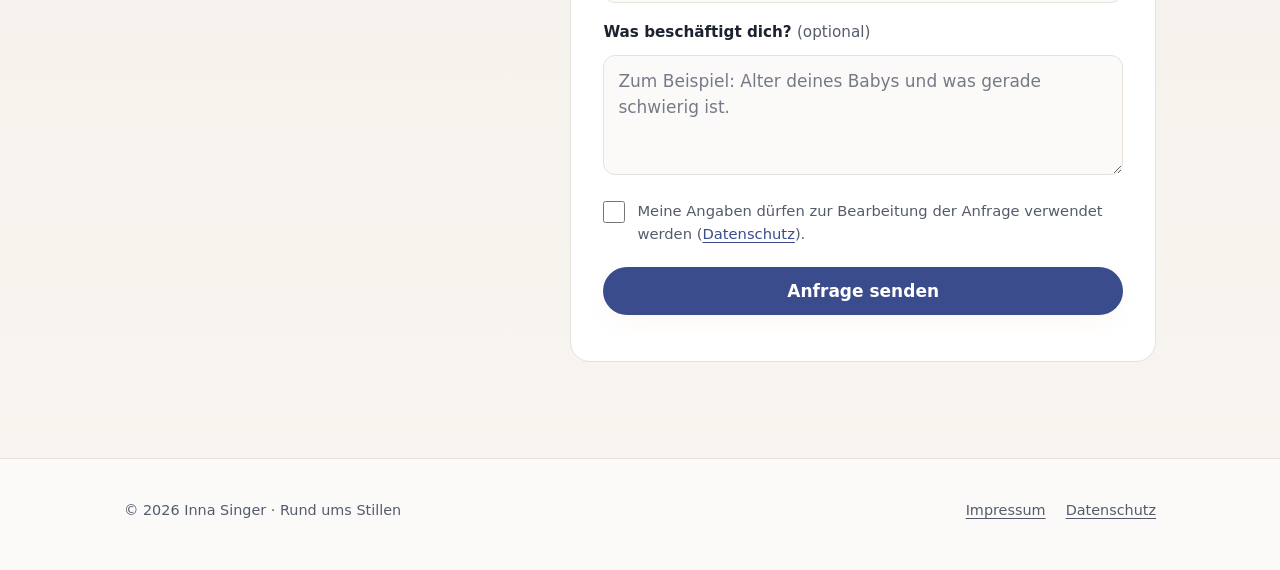
==== commit 7b7e604b: "Inhalte aus Innas Instagram: IBCLC, Karlsruhe, Themen, Workshops & Treffs, Kontakt Neuer Abschnitt W" ====
--- a/index.html
+++ b/index.html
@@ -3,8 +3,8 @@
 <head>
   <meta charset="utf-8">
   <meta name="viewport" content="width=device-width, initial-scale=1, viewport-fit=cover">
-  <title>Rund ums Stillen – Stillberatung Inna Singer</title>
-  <meta name="description" content="Stillberatung mit Inna Singer: von der Schwangerschaft über die ersten Tage bis zum Abstillen. Hausbesuch oder online – jetzt Termin anfragen.">
+  <title>Rund ums Stillen – Stillberatung Inna Singer IBCLC, Karlsruhe</title>
+  <meta name="description" content="Inna Singer, Still- und Laktationsberaterin IBCLC in Karlsruhe und Umgebung: Stillberatung zu Hause oder online, Zungenband, Beikost, Abstillen, Workshops und kostenlose Stilltreffs.">
   <meta name="theme-color" content="#fbfaf8" media="(prefers-color-scheme: light)">
   <meta name="theme-color" content="#10131b" media="(prefers-color-scheme: dark)">
   <link rel="icon" href="assets/favicon.svg" type="image/svg+xml">
@@ -18,7 +18,7 @@
     <ul class="nav-links">
       <li><a href="#inna">Über mich</a></li>
       <li><a href="#angebot">Angebot</a></li>
-      <li><a href="#ablauf">Ablauf</a></li>
+      <li><a href="#termine">Workshops</a></li>
       <li class="nav-cta"><a class="btn btn-primary" href="#anfrage">Termin anfragen</a></li>
     </ul>
   </nav>
@@ -31,7 +31,7 @@
     <div class="wrap hero-grid">
       <div>
         <h1 id="hero-title">Stillen braucht Zeit. <em>Ich nehme sie mir.</em></h1>
-        <p class="sub">Ich bin Inna Singer und begleite dich rund ums Stillen – von der Schwangerschaft bis zum letzten Mal Anlegen. Bei dir zu Hause in <span class="ph">[Region]</span> oder online.</p>
+        <p class="sub">Ich bin Inna Singer, Still- und Laktationsberaterin IBCLC. Seit fast 20 Jahren begleite ich Mütter, Babys und Familien rund ums Stillen – bei dir zu Hause in Karlsruhe und Umgebung oder online.</p>
         <div class="hero-actions">
           <a class="btn btn-primary" href="#anfrage">Termin anfragen</a>
           <a class="btn btn-plain" href="#angebot">Was ich anbiete</a>
@@ -74,11 +74,11 @@
       <div>
         <h2 id="inna-title">Hallo, ich bin Inna.</h2>
         <p class="sub">Stillen ist natürlich – aber nicht immer einfach. Ich höre zu, schaue genau hin und gebe dir keinen Ratschlag, der nicht zu euch passt.</p>
-        <p class="muted"><span class="ph">[Persönlicher Teil: Werdegang, eigene Erfahrung als Mutter, warum Stillberatung, seit wann tätig.]</span></p>
+        <p class="muted">Seit bald 20 Jahren begleite ich mit viel Leidenschaft Mütter, Babys und junge Familien auf ihrem Stillweg. Neben der individuellen Beratung leite ich den Stillvorbereitungskurs am Städtischen Klinikum Karlsruhe und biete einmal im Monat eine kostenlose Stillberatung im Familienzentrum Schröcker Mütze an.</p>
         <ul class="facts">
-          <li><span class="ph">[Ausbildung / Zertifikat, z. B. IBCLC – nur falls zutreffend]</span></li>
-          <li><span class="ph">[Weiterbildung]</span></li>
-          <li><span class="ph">[Sprachen]</span></li>
+          <li>Still- und Laktationsberaterin IBCLC</li>
+          <li>Schwerpunkt Zungenband und orale Restriktionen – mit Fortbildungen u. a. am Europäischen Institut für Stillen und Laktation</li>
+          <li>Leitung des Stillvorbereitungskurses am Städtischen Klinikum Karlsruhe</li>
         </ul>
       </div>
     </div>
@@ -96,7 +96,7 @@
         <article class="format-card">
           <span class="tag tag-place">Hausbesuch</span>
           <h3>Ich komme zu dir</h3>
-          <p>Du musst mit deinem Baby nirgendwo hin: Ich komme zu dir nach Hause und sehe mir das Anlegen direkt an. In <span class="ph">[Einzugsgebiet]</span>.</p>
+          <p>Du musst mit deinem Baby nirgendwo hin: Ich komme zu dir nach Hause und sehe mir das Anlegen direkt an. In Karlsruhe und Umgebung.</p>
           <dl class="facts-row">
             <div><dt>Dauer</dt><dd><span class="ph">[Dauer]</span></dd></div>
             <div><dt>Preis</dt><dd class="price"><span class="ph">[Preis]</span></dd></div>
@@ -117,17 +117,68 @@
 
       <h3 class="topics-title">Wobei ich dir helfe</h3>
       <ul class="topics">
-        <li><strong>Schwangerschaft</strong>Gut vorbereitet in die ersten Tage.</li>
-        <li><strong>Erste Tage</strong>Anlegen, Milcheinschuss, wenn es zwickt.</li>
-        <li><strong>Erste Monate</strong>Milchstau, wunde Brustwarzen, Gewicht, Abpumpen.</li>
+        <li><strong>Stillvorbereitung</strong>Gut vorbereitet in die ersten Tage.</li>
+        <li><strong>Stillprobleme</strong>Schmerzen, Milchstau, Anlegen, Gewicht.</li>
+        <li><strong>Zungenband</strong>Orale Restriktionen erkennen und begleiten.</li>
+        <li><strong>Flasche &amp; Pumpen</strong>Zwiemilch, Flaschennahrung, Pumpmanagement.</li>
         <li><strong>Beikost</strong>Stillen und erster Brei nebeneinander.</li>
+        <li><strong>Schlaf &amp; Handling</strong>Babyschlaf verstehen, Infant Handling.</li>
         <li><strong>Abstillen</strong>Sanft und in eurem Tempo.</li>
       </ul>
     </div>
   </section>
 
+  <!-- Workshops & Treffs -->
+  <section class="alt" id="termine" aria-labelledby="termine-title">
+    <div class="wrap">
+      <div class="section-head">
+        <h2 id="termine-title">Workshops &amp; Treffs</h2>
+        <p class="sub">Neben der Einzelberatung gibt es Workshops für Eltern und offene Treffs – einige davon kostenlos.</p>
+      </div>
+
+      <article class="event event-next">
+        <div class="event-date" aria-hidden="true"><span class="event-day">30</span><span class="event-month">Nov</span></div>
+        <div class="event-body">
+          <span class="tag tag-place">Workshop für Eltern</span>
+          <h3>Sanftes Abstillen</h3>
+          <p>Abstillen, weniger stillen oder Stillpause? Wie schlafen Kinder ohne Mama oder ohne zu stillen – und was passiert mit eurer Beziehung? Antworten und Raum für eure Fragen.</p>
+          <dl class="facts-row">
+            <div><dt>Wann</dt><dd>30.11.2026, 16:30–19:00 Uhr</dd></div>
+            <div><dt>Wo</dt><dd>Familienzentrum Schröcker Mütze, Haydnstr. 5, Eggenstein-Leopoldshafen</dd></div>
+            <div><dt>Preis</dt><dd>29 € pro Person · 48 € pro Paar</dd></div>
+          </dl>
+          <a class="btn btn-primary" href="#anfrage" data-anliegen="Workshop Sanftes Abstillen (30.11.2026)">Platz anfragen</a>
+        </div>
+      </article>
+
+      <ul class="events">
+        <li class="event-card">
+          <span class="badge-free">Kostenlos</span>
+          <h3>Stillberatung im Storchencafé</h3>
+          <p>Einmal im Monat, 10–12 Uhr, im Familienzentrum Schröcker Mütze, Haydnstr. 5, Eggenstein-Leopoldshafen. Infos zu Stillen, Flasche, Schnuller, Abstillen und mehr. Über Spenden freut sich die Schröcker Mütze.</p>
+        </li>
+        <li class="event-card">
+          <span class="badge-free">Kostenlos</span>
+          <h3>Babycafé „Milchzwerge“</h3>
+          <p>In der Räuberburg am Städtischen Klinikum Karlsruhe, Knielinger Allee 101 (hinter dem Spielplatz), gemeinsam mit Stillberaterin Birgit Volke – donnerstags 10–12 Uhr.</p>
+        </li>
+        <li class="event-card">
+          <span class="badge-free">Kostenlos für werdende Eltern</span>
+          <h3>Stillvorbereitungskurs</h3>
+          <p>Am Städtischen Klinikum Karlsruhe – mit besonderem Dank an den Verein Stelzenmännchen.</p>
+        </li>
+        <li class="event-card">
+          <span class="tag tag-place">Workshops</span>
+          <h3>Weitere Themen</h3>
+          <p>Zum Beispiel „Stillen &amp; Schlaf“ oder „Milchzeit – ein guter Start auch mit der Flasche“. Neue Termine kündige ich auf Instagram an.</p>
+        </li>
+      </ul>
+      <p class="events-more">Aktuelle Termine: <a href="https://www.instagram.com/stillberatung_karlsruhe/" rel="noopener">@stillberatung_karlsruhe auf Instagram</a></p>
+    </div>
+  </section>
+
   <!-- Ablauf -->
-  <section class="alt" id="ablauf" aria-labelledby="ablauf-title">
+  <section id="ablauf" aria-labelledby="ablauf-title">
     <div class="wrap">
       <div class="section-head">
         <h2 id="ablauf-title">So kommen wir zusammen</h2>
@@ -150,14 +201,15 @@
   </section>
 
   <!-- Anfrage -->
-  <section id="anfrage" aria-labelledby="anfrage-title">
+  <section class="alt" id="anfrage" aria-labelledby="anfrage-title">
     <div class="wrap request">
       <div>
         <h2 id="anfrage-title">Termin anfragen</h2>
         <p class="sub">Ein paar Angaben genügen. Ich melde mich bei dir und wir finden gemeinsam einen Termin.</p>
         <ul class="request-info">
           <li><strong>Bei akuten Beschwerden</strong>Fieber, starke Schmerzen oder ein Baby, das kaum trinkt? Wende dich bitte zusätzlich an deine Hebamme oder Ärztin.</li>
-          <li><strong>Lieber direkt schreiben?</strong><a href="mailto:kontakt@rund-ums-stillen.de">kontakt@rund-ums-stillen.de</a></li>
+          <li><strong>Lieber direkt?</strong><a href="mailto:singer.inna@gmail.com">singer.inna@gmail.com</a><br><a href="tel:+4915142874818">0151 42874818</a></li>
+          <li><strong>Instagram</strong><a href="https://www.instagram.com/stillberatung_karlsruhe/" rel="noopener">@stillberatung_karlsruhe</a></li>
         </ul>
       </div>
 
@@ -165,7 +217,7 @@
         Versand: data-endpoint leer -> E-Mail-Programm öffnet sich mit fertigem Text.
         Mit Formular-Dienst (z. B. https://formspree.io/f/XXXX) -> Versand direkt aus der Seite.
       -->
-      <form class="form" id="anfrage-form" data-endpoint="" data-email="kontakt@rund-ums-stillen.de" novalidate>
+      <form class="form" id="anfrage-form" data-endpoint="" data-email="singer.inna@gmail.com" novalidate>
         <fieldset>
           <legend>Wie möchtest du beraten werden?</legend>
           <div class="chips">
--- a/assets/style.css
+++ b/assets/style.css
@@ -429,7 +429,7 @@
 .topics-title { margin: 56px 0 18px; font-size: 1.25rem; }
 .topics {
   display: grid;
-  grid-template-columns: repeat(5, 1fr);
+  grid-template-columns: repeat(auto-fill, minmax(180px, 1fr));
   gap: 20px;
   list-style: none;
   margin: 0;
@@ -453,6 +453,72 @@
   background: var(--warm);
   flex: none;
 }
+
+/* Workshops & Treffs */
+.facts-row { flex-wrap: wrap; gap: 12px 32px; }
+
+.event {
+  display: grid;
+  grid-template-columns: 96px 1fr;
+  gap: 28px;
+  padding: 32px;
+  border-radius: var(--r-md);
+  border: 0.5px solid var(--line);
+  background: var(--card-home), var(--raised);
+  margin-bottom: 20px;
+}
+.event h3 { font-size: 1.6rem; margin: 12px 0 8px; }
+.event p { color: var(--secondary); max-width: 40em; }
+.event .btn { margin-top: 4px; }
+
+.event-date {
+  display: flex;
+  flex-direction: column;
+  align-items: center;
+  justify-content: center;
+  width: 96px;
+  height: 96px;
+  border-radius: 50%;
+  background: var(--accent);
+  color: var(--on-accent);
+  font-family: var(--display);
+  box-shadow: 0 0 0 8px var(--accent-soft);
+}
+.event-day { font-size: 2rem; font-weight: 800; line-height: 1; }
+.event-month { font-size: 0.85rem; font-weight: 700; text-transform: uppercase; letter-spacing: 0.08em; }
+
+.events {
+  display: grid;
+  grid-template-columns: repeat(auto-fit, minmax(230px, 1fr));
+  gap: 16px;
+  list-style: none;
+  margin: 0;
+  padding: 0;
+}
+.event-card {
+  padding: 22px;
+  border-radius: var(--r-md);
+  border: 0.5px solid var(--line);
+  background: var(--raised);
+}
+.event-card h3 { font-size: 1.12rem; margin: 12px 0 6px; }
+.event-card p { margin: 0; color: var(--secondary); font-size: 0.95rem; }
+
+.badge-free {
+  display: inline-flex;
+  align-items: center;
+  gap: 6px;
+  min-height: 28px;
+  padding: 0 12px;
+  border-radius: 999px;
+  font-size: 0.85rem;
+  font-weight: 700;
+  background: var(--warm-soft);
+  color: var(--content);
+}
+.badge-free::before { content: "♥"; color: var(--warm); font-size: 0.8rem; }
+
+.events-more { margin: 24px 0 0; color: var(--secondary); }
 
 /* Über mich */
 .about {
@@ -643,7 +709,7 @@
   .hero-grid > .orbit-col { order: -1; }
   .about .portrait { max-width: 240px; }
   .offer { grid-template-columns: 1fr; }
-  .topics { grid-template-columns: 1fr 1fr; }
+
   .steps { grid-template-columns: 1fr; }
 }
 
@@ -661,6 +727,8 @@
   .row { grid-template-columns: 1fr; gap: 0; }
   .format-card { padding: 22px 18px; }
   .topics { grid-template-columns: 1fr; gap: 14px; }
+  .event { grid-template-columns: 1fr; padding: 22px 18px; }
+  .event-date { flex-direction: row; gap: 8px; width: auto; height: auto; padding: 8px 14px; justify-self: start; }
   .form { padding: 22px 18px; }
 
   .cta-bar {
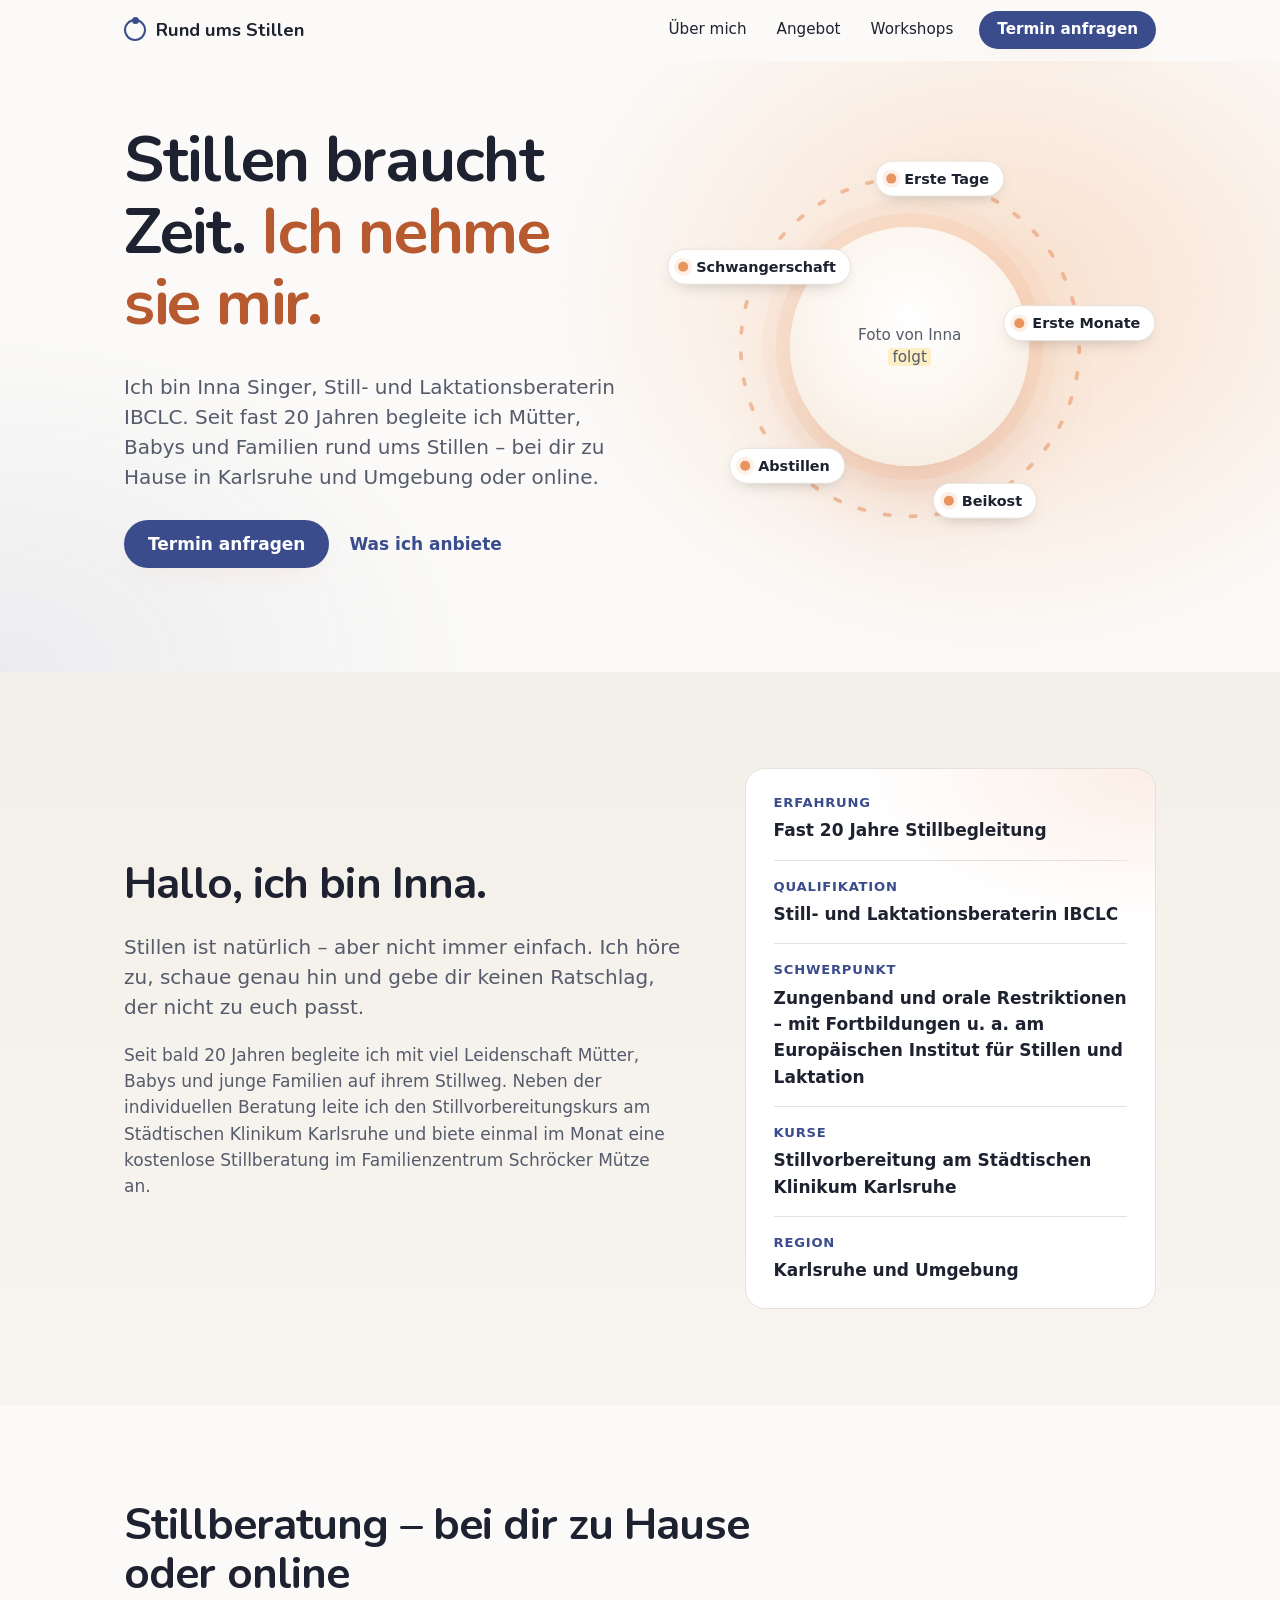
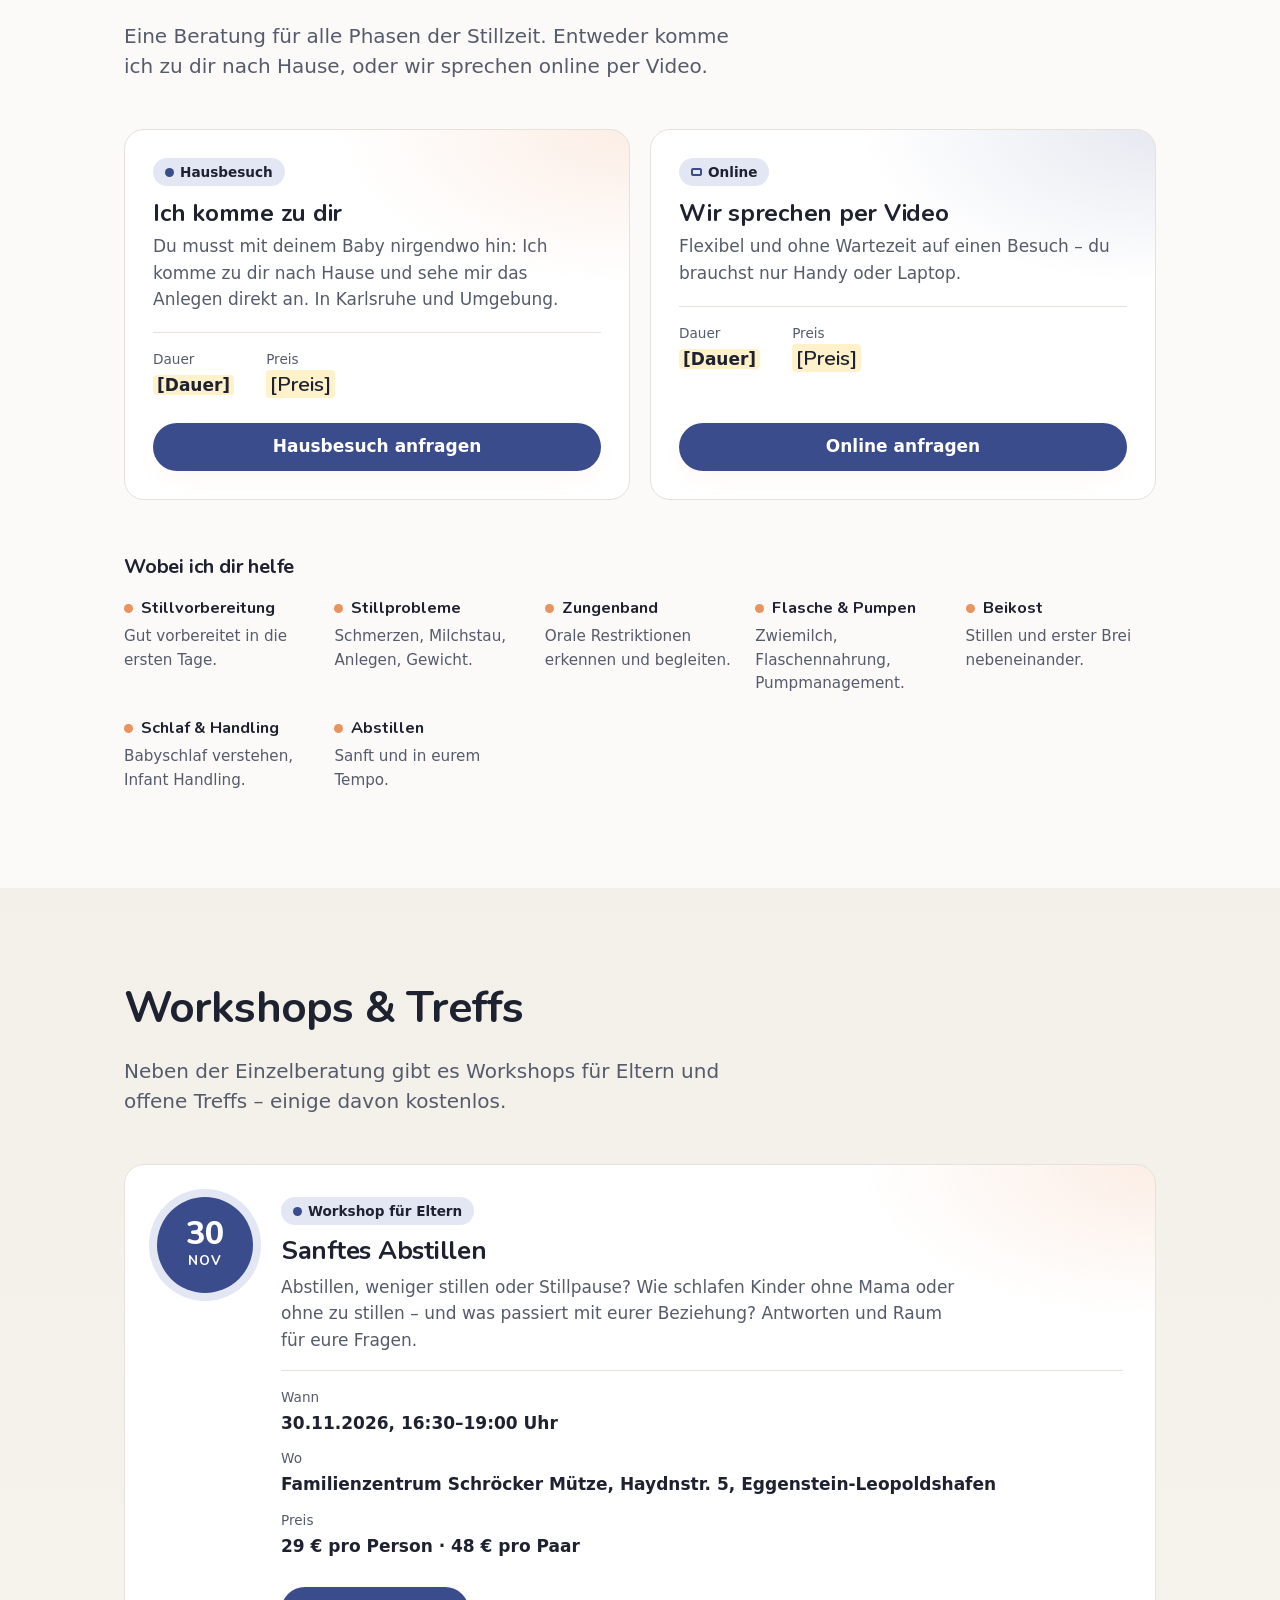
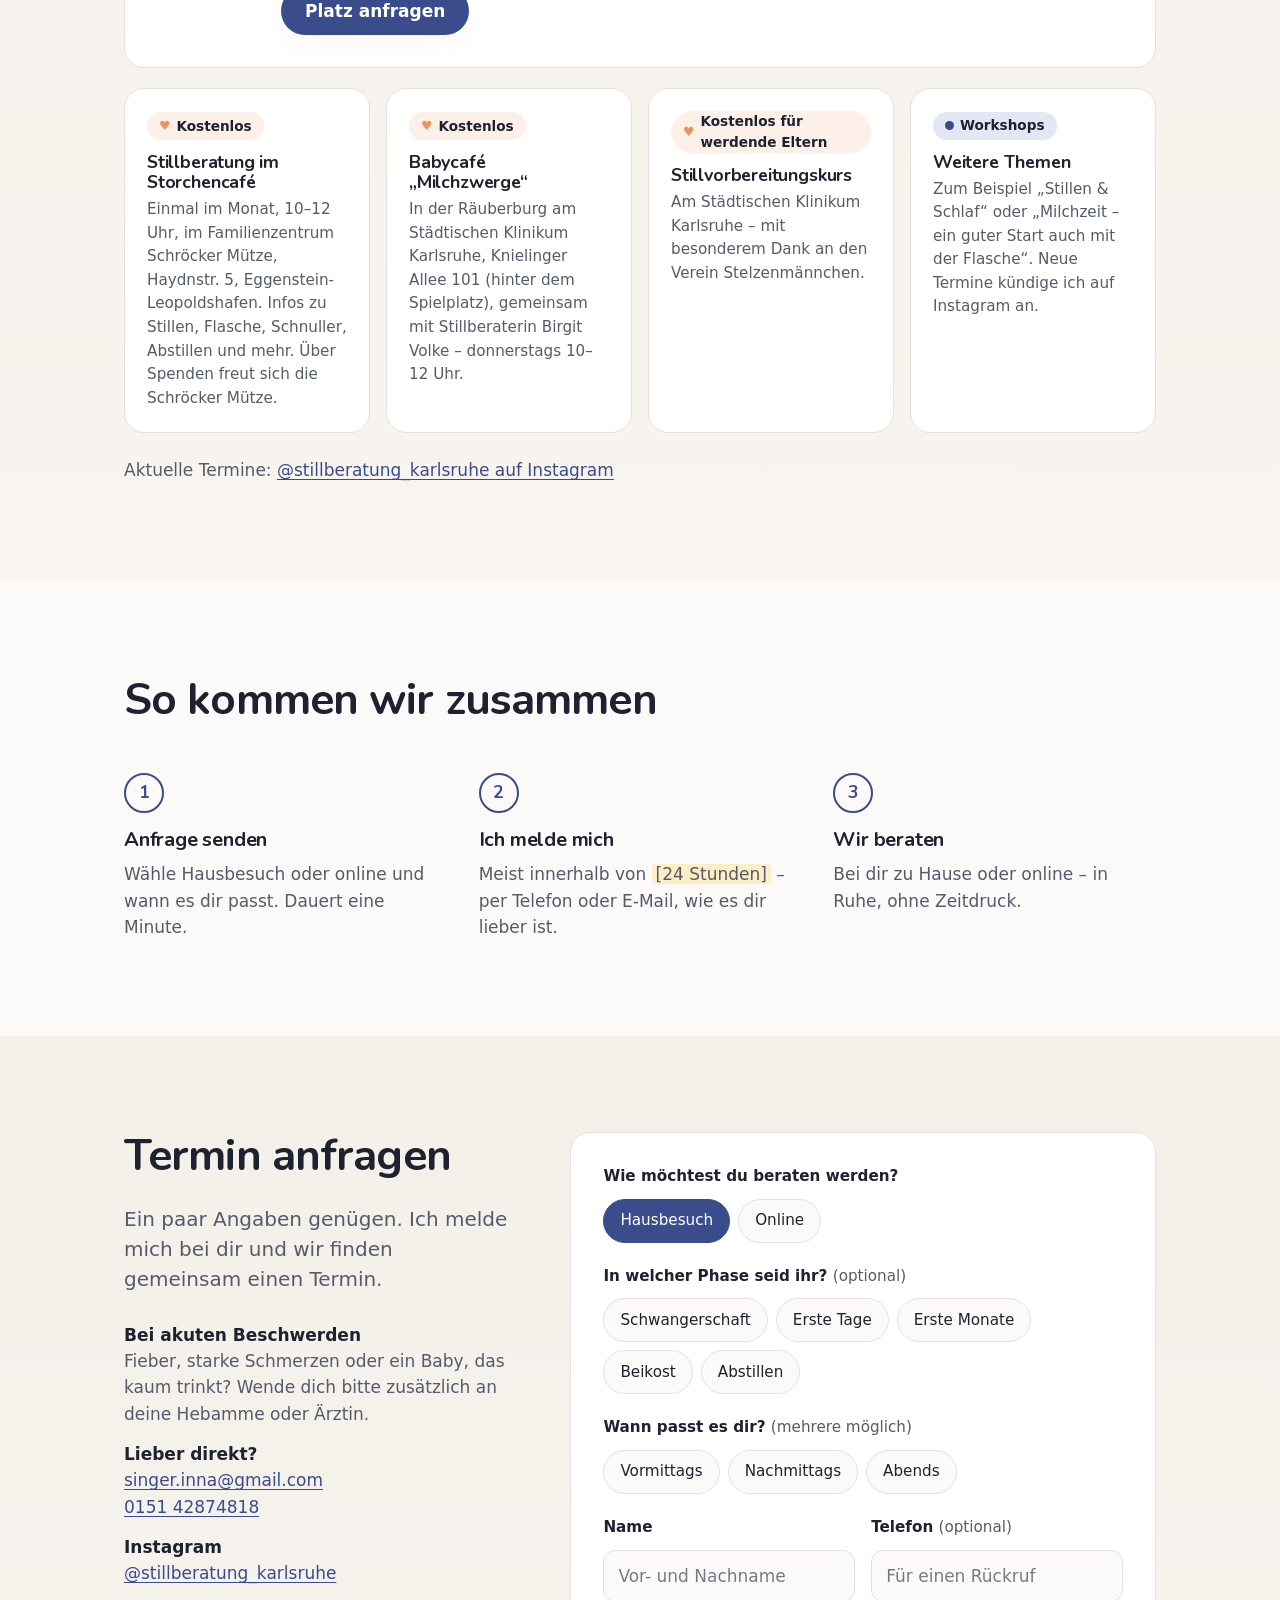
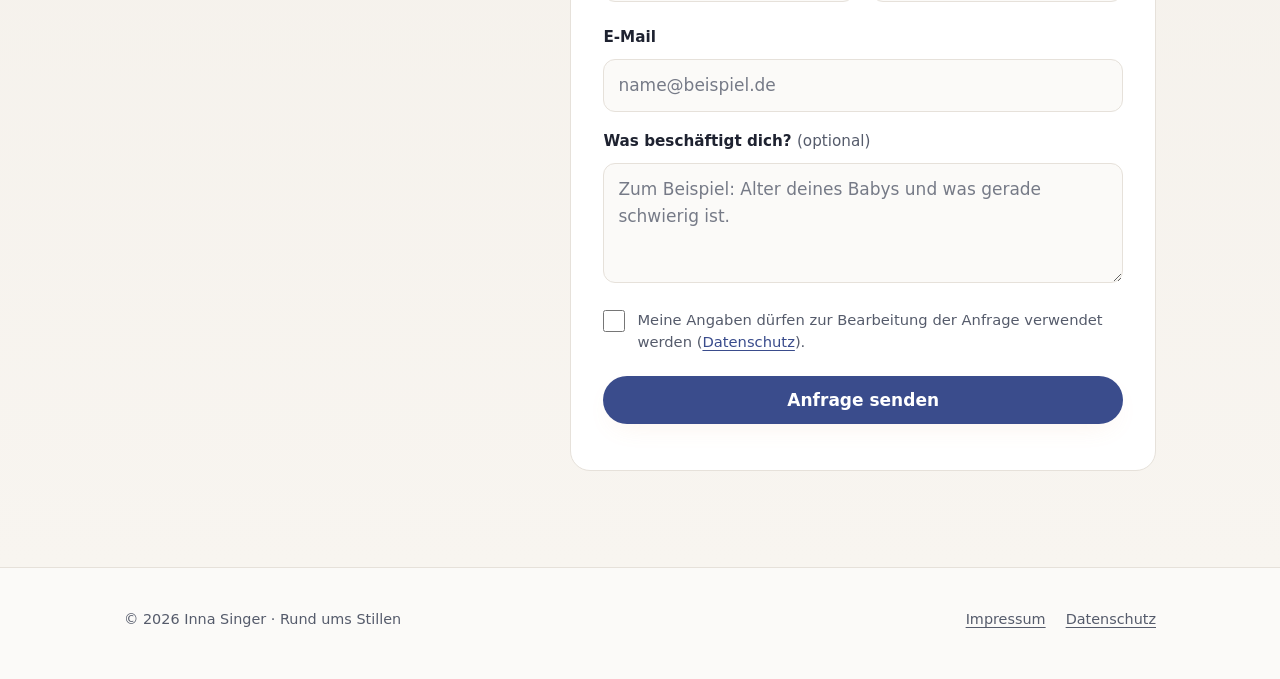
==== commit bd1e7e94: "Über mich als Text plus Steckbrief statt zweitem Porträt Co-Authored-By: Claude Opus 5.5 <noreply@an" ====
--- a/index.html
+++ b/index.html
@@ -42,7 +42,7 @@
         <div class="orbit">
           <svg class="orbit-ring" viewBox="0 0 100 100" aria-hidden="true"><circle cx="50" cy="50" r="49.5"/></svg>
           <div class="orbit-disc">
-            <!-- Später ersetzen: <img src="assets/img/inna.jpg" alt="Inna Singer"> -->
+            <!-- Später ersetzen: <img src="assets/img/inna.jpg" alt="Inna Singer, Still- und Laktationsberaterin"> -->
             <span class="ph-photo">Foto von Inna<br><span class="ph">folgt</span></span>
           </div>
           <div aria-hidden="true">
@@ -67,20 +67,18 @@
   <!-- Über mich -->
   <section class="alt" id="inna" aria-labelledby="inna-title">
     <div class="wrap about">
-      <div class="portrait">
-        <!-- Später ersetzen: <img src="assets/img/inna-portrait.jpg" alt="Porträt von Inna Singer"> -->
-        <span>Porträt<br><span class="ph">folgt</span></span>
-      </div>
       <div>
         <h2 id="inna-title">Hallo, ich bin Inna.</h2>
         <p class="sub">Stillen ist natürlich – aber nicht immer einfach. Ich höre zu, schaue genau hin und gebe dir keinen Ratschlag, der nicht zu euch passt.</p>
         <p class="muted">Seit bald 20 Jahren begleite ich mit viel Leidenschaft Mütter, Babys und junge Familien auf ihrem Stillweg. Neben der individuellen Beratung leite ich den Stillvorbereitungskurs am Städtischen Klinikum Karlsruhe und biete einmal im Monat eine kostenlose Stillberatung im Familienzentrum Schröcker Mütze an.</p>
-        <ul class="facts">
-          <li>Still- und Laktationsberaterin IBCLC</li>
-          <li>Schwerpunkt Zungenband und orale Restriktionen – mit Fortbildungen u. a. am Europäischen Institut für Stillen und Laktation</li>
-          <li>Leitung des Stillvorbereitungskurses am Städtischen Klinikum Karlsruhe</li>
-        </ul>
-      </div>
+      </div>
+      <dl class="about-facts">
+        <div><dt>Erfahrung</dt><dd>Fast 20 Jahre Stillbegleitung</dd></div>
+        <div><dt>Qualifikation</dt><dd>Still- und Laktationsberaterin IBCLC</dd></div>
+        <div><dt>Schwerpunkt</dt><dd>Zungenband und orale Restriktionen – mit Fortbildungen u. a. am Europäischen Institut für Stillen und Laktation</dd></div>
+        <div><dt>Kurse</dt><dd>Stillvorbereitung am Städtischen Klinikum Karlsruhe</dd></div>
+        <div><dt>Region</dt><dd>Karlsruhe und Umgebung</dd></div>
+      </dl>
     </div>
   </section>
 
--- a/assets/style.css
+++ b/assets/style.css
@@ -521,9 +521,21 @@
 .events-more { margin: 24px 0 0; color: var(--secondary); }
 
 /* Über mich */
+.about-facts {
+  margin: 0;
+  padding: 8px 28px;
+  border-radius: var(--r-md);
+  border: 0.5px solid var(--line);
+  background: var(--card-home), var(--raised);
+}
+.about-facts div { padding: 16px 0; border-bottom: 0.5px solid var(--line); }
+.about-facts div:last-child { border-bottom: 0; }
+.about-facts dt { font-size: 0.82rem; font-weight: 700; letter-spacing: 0.06em; text-transform: uppercase; color: var(--accent); }
+.about-facts dd { margin: 4px 0 0; font-weight: 600; }
+
 .about {
   display: grid;
-  grid-template-columns: 300px 1fr;
+  grid-template-columns: 1.15fr 0.85fr;
   gap: 64px;
   align-items: center;
 }
@@ -707,7 +719,6 @@
 @media (max-width: 900px) {
   .hero-grid, .request, .about { grid-template-columns: 1fr; gap: 40px; }
   .hero-grid > .orbit-col { order: -1; }
-  .about .portrait { max-width: 240px; }
   .offer { grid-template-columns: 1fr; }
 
   .steps { grid-template-columns: 1fr; }
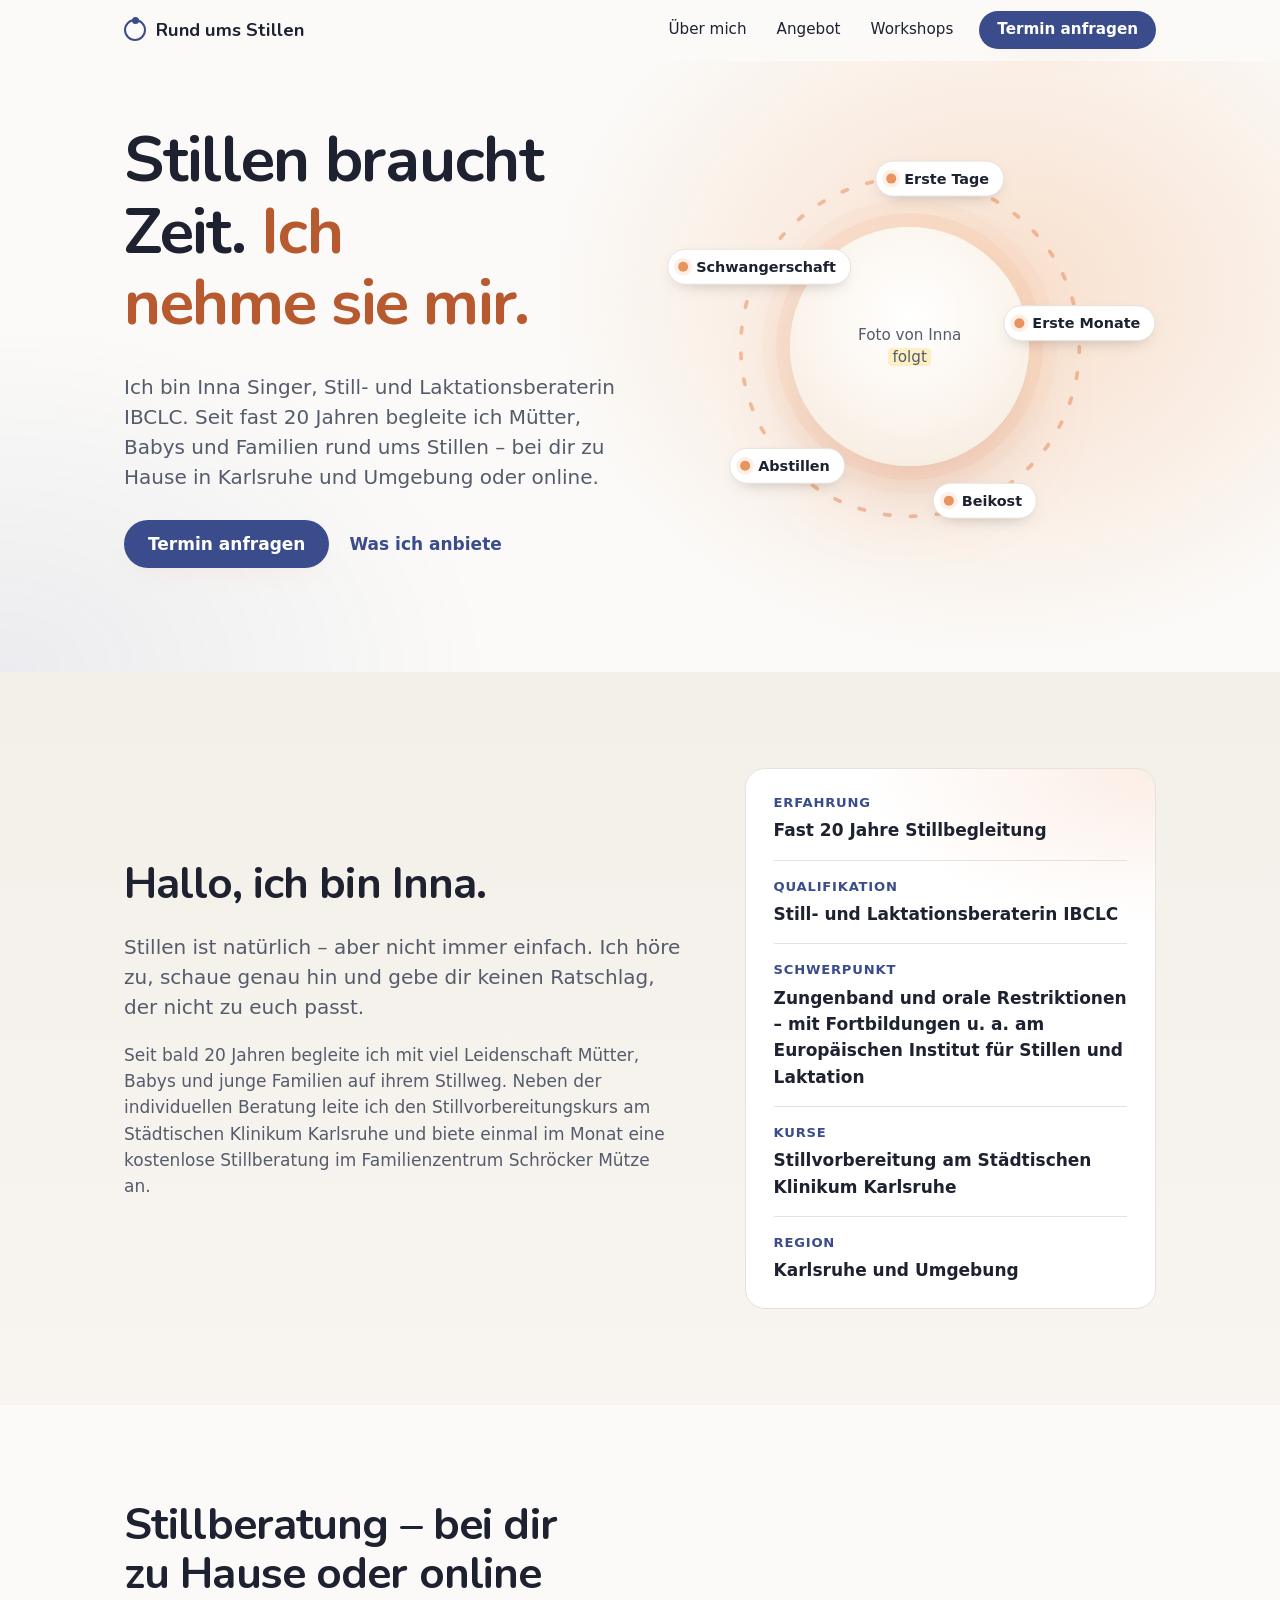
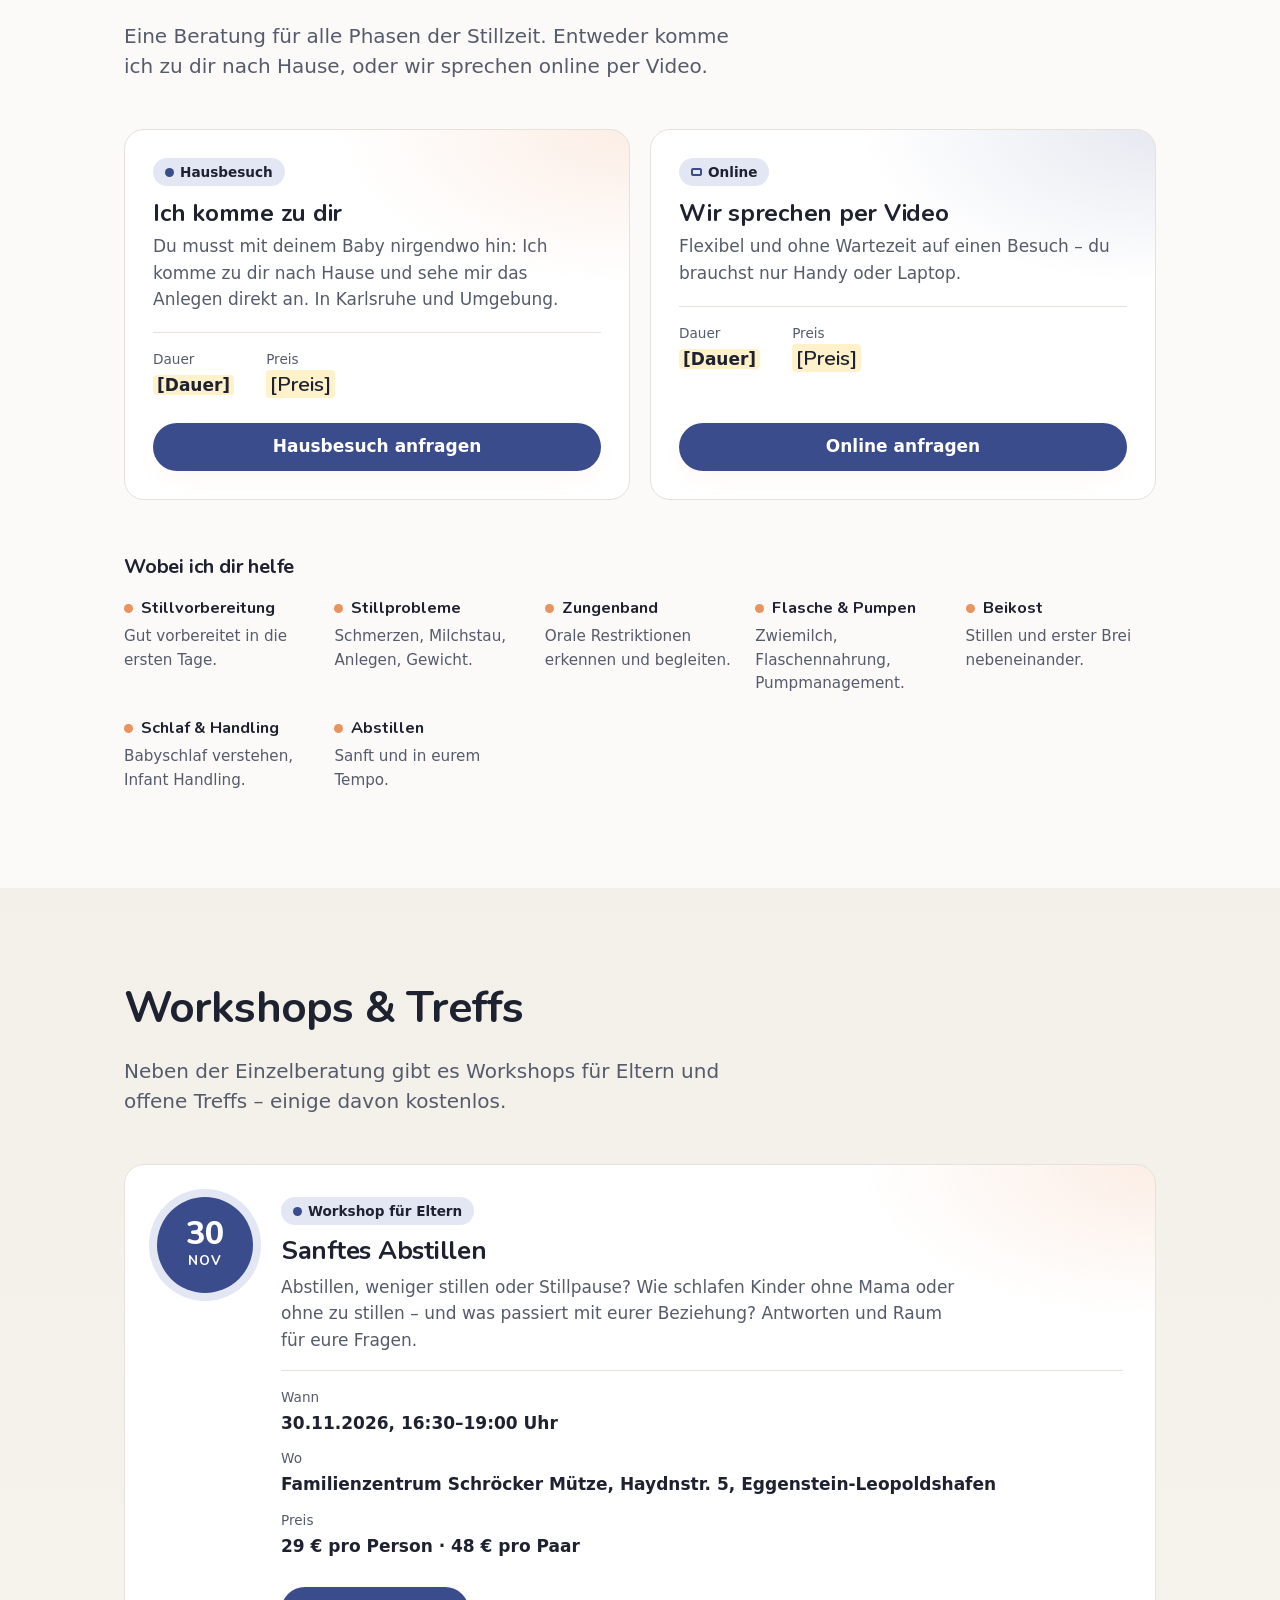
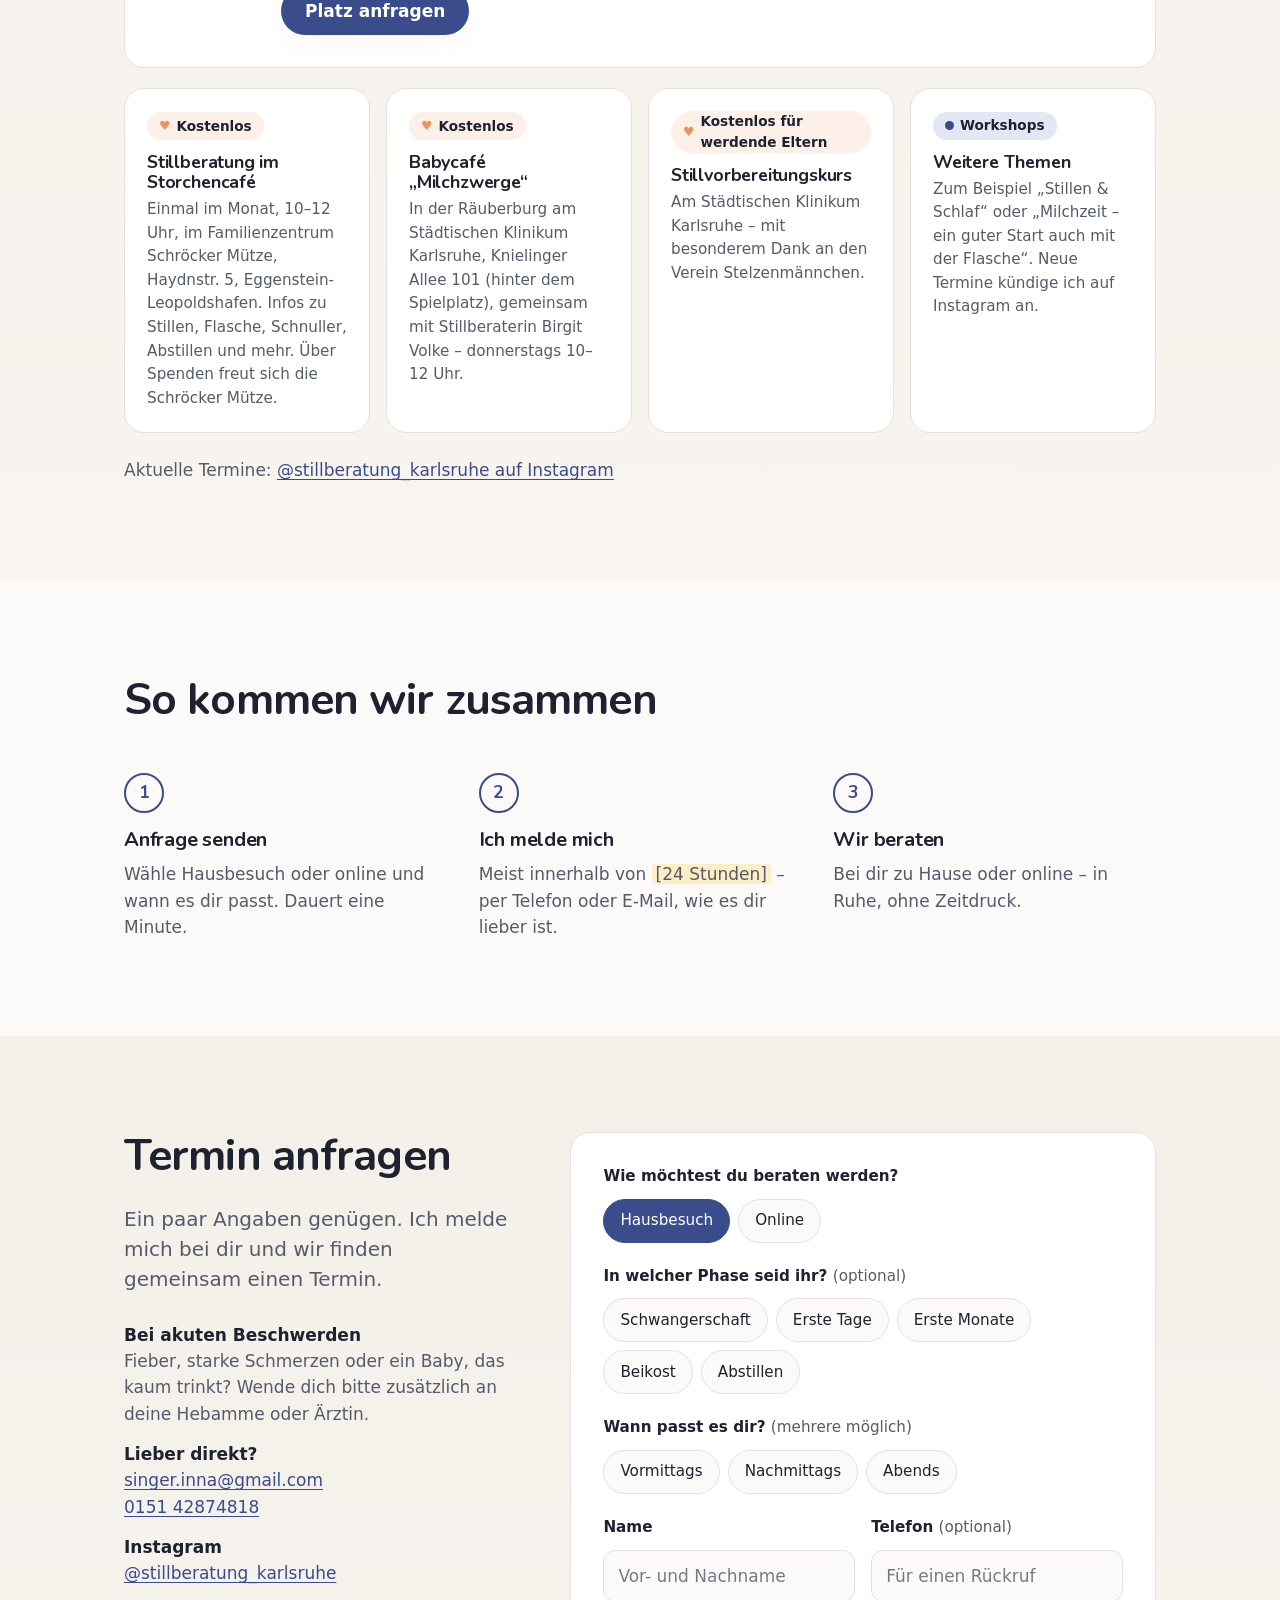
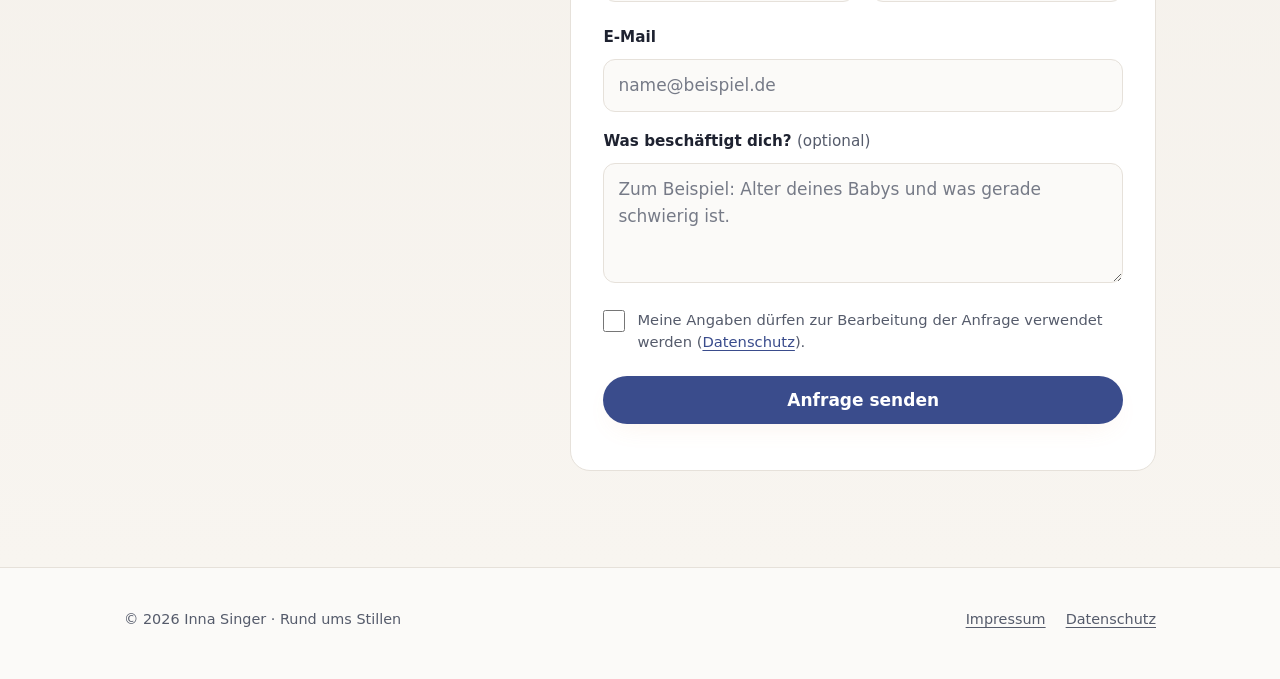
==== commit 6e4d4e23: "Handy: Menü-Knopf, kleinerer Kreis; Tablet: Angebot zweispaltig, Treffs 2x2; ausgewogene Überschrift" ====
--- a/index.html
+++ b/index.html
@@ -8,14 +8,15 @@
   <meta name="theme-color" content="#fbfaf8" media="(prefers-color-scheme: light)">
   <meta name="theme-color" content="#10131b" media="(prefers-color-scheme: dark)">
   <link rel="icon" href="assets/favicon.svg" type="image/svg+xml">
-  <link rel="stylesheet" href="assets/style.css">
+  <link rel="stylesheet" href="assets/style.css?v=202611221712">
 </head>
 <body>
 
 <header class="site-header">
   <nav class="wrap nav" aria-label="Hauptnavigation">
     <a class="brand" href="#start"><span class="brand-mark" aria-hidden="true"></span>Rund ums Stillen</a>
-    <ul class="nav-links">
+    <button class="menu-btn" type="button" aria-expanded="false" aria-controls="nav-links">Menü</button>
+    <ul class="nav-links" id="nav-links">
       <li><a href="#inna">Über mich</a></li>
       <li><a href="#angebot">Angebot</a></li>
       <li><a href="#termine">Workshops</a></li>
@@ -290,6 +291,6 @@
   </div>
 </footer>
 
-<script src="assets/main.js"></script>
+<script src="assets/main.js?v=202611221712"></script>
 </body>
 </html>
--- a/assets/style.css
+++ b/assets/style.css
@@ -116,6 +116,7 @@
 }
 
 h1, h2, h3 {
+  text-wrap: balance;
   font-family: var(--display);
   font-weight: 700;
   line-height: 1.12;
@@ -262,6 +263,19 @@
 .nav-links a:not(.btn):hover { color: var(--accent); }
 .nav-links .btn { min-height: 38px; padding: 0 18px; font-size: 0.95rem; margin-left: 8px; }
 
+.menu-btn {
+  display: none;
+  min-height: 44px;
+  padding: 0 16px;
+  border-radius: 999px;
+  border: 1px solid var(--line);
+  background: var(--raised);
+  color: var(--content);
+  font: 600 0.95rem/1 var(--text);
+  cursor: pointer;
+}
+.menu-btn[aria-expanded="true"] { background: var(--accent); color: var(--on-accent); border-color: var(--accent); }
+
 /* ---------- Hero ---------- */
 .hero { padding: 64px 0 104px; background: var(--hero-bg); }
 .hero h1 em { font-style: normal; color: var(--warm-text); }
@@ -392,7 +406,22 @@
   transition: transform 0.2s, box-shadow 0.2s;
 }
 .format-card + .format-card { background: var(--card-online), var(--raised); }
-.format-card:hover { transform: translateY(-3px); box-shadow: 0 24px 50px -28px rgba(0, 0, 0, 0.45); }
+/* Anheben beim Drüberfahren – einheitlich für alle Karten (nur Geräte mit Maus) */
+.format-card, .event, .event-card, .about-facts, .steps li, .topics li, .orbit-stop span, .orbit-list span, .request-info li {
+  transition: transform 0.2s ease, translate 0.2s ease, box-shadow 0.2s ease, border-color 0.2s ease;
+}
+@media (hover: hover) {
+  .format-card:hover, .event:hover, .event-card:hover, .about-facts:hover {
+    transform: translateY(-3px);
+    box-shadow: 0 24px 50px -28px rgba(0, 0, 0, 0.45);
+  }
+  .event-card:hover { border-color: var(--ring); }
+  .steps li:hover, .topics li:hover, .request-info li:hover { transform: translateY(-3px); }
+  .topics li:hover strong::before, .orbit-stop span:hover::before { box-shadow: 0 0 0 5px var(--warm-soft); }
+  /* Kreis-Labels: eigene translate-Eigenschaft, damit die Einblend-Animation nicht stört */
+  .orbit-stop span:hover, .orbit-list span:hover { translate: 0 -3px; border-color: var(--ring); }
+  .steps li:hover::before { background: var(--accent); color: var(--on-accent); }
+}
 .format-card h3 { margin: 14px 0 6px; font-size: 1.5rem; }
 .format-card p { color: var(--secondary); margin: 0 0 20px; }
 .format-card .btn { margin-top: auto; width: 100%; }
@@ -489,7 +518,7 @@
 
 .events {
   display: grid;
-  grid-template-columns: repeat(auto-fit, minmax(230px, 1fr));
+  grid-template-columns: repeat(4, 1fr);
   gap: 16px;
   list-style: none;
   margin: 0;
@@ -583,6 +612,7 @@
   counter-reset: s;
 }
 .steps li { counter-increment: s; }
+.steps li::before { transition: background 0.2s, color 0.2s; }
 .steps li::before {
   content: counter(s);
   display: grid;
@@ -719,7 +749,8 @@
 @media (max-width: 900px) {
   .hero-grid, .request, .about { grid-template-columns: 1fr; gap: 40px; }
   .hero-grid > .orbit-col { order: -1; }
-  .offer { grid-template-columns: 1fr; }
+  .events { grid-template-columns: repeat(2, 1fr); }
+  .orbit { --size: min(340px, calc(100% - 150px)); }
 
   .steps { grid-template-columns: 1fr; }
 }
@@ -728,10 +759,32 @@
   :root { --gutter: 16px; }
   section { padding: 64px 0; }
   .hero { padding: 24px 0 56px; }
-  .nav-links { display: none; } /* Aktion sitzt unten in der CTA-Leiste */
+  /* Menü statt Linkleiste; Termin-Aktion sitzt unten in der CTA-Leiste */
+  .menu-btn { display: inline-flex; align-items: center; }
+  .nav { position: relative; }
+  .nav-links { display: none; }
+  .nav-links.open {
+    display: flex;
+    flex-direction: column;
+    align-items: stretch;
+    gap: 0;
+    position: absolute;
+    top: 60px;
+    left: 0;
+    right: 0;
+    padding: 8px var(--gutter) 16px;
+    background: var(--surface);
+    border-bottom: 0.5px solid var(--line);
+    box-shadow: 0 20px 40px -24px rgba(0, 0, 0, 0.5);
+  }
+  .nav-links.open a:not(.btn) { display: flex; min-height: 48px; padding: 0; font-size: 1.05rem; border-bottom: 0.5px solid var(--line); }
+  .nav-links .nav-cta { display: none; }
+  .offer, .events { grid-template-columns: 1fr; }
+  .orbit-list { margin-top: 18px; gap: 6px; }
+  .orbit-list span { min-height: 36px; font-size: 0.85rem; padding: 0 12px 0 9px; }
 
   /* Kreis kompakt: Phasen-Labels als Liste darunter statt rundherum */
-  .orbit { --size: min(280px, 76vw); }
+  .orbit { --size: min(210px, 56vw); }
   .orbit-stop { display: none; }
   .orbit-list { display: flex !important; }
 
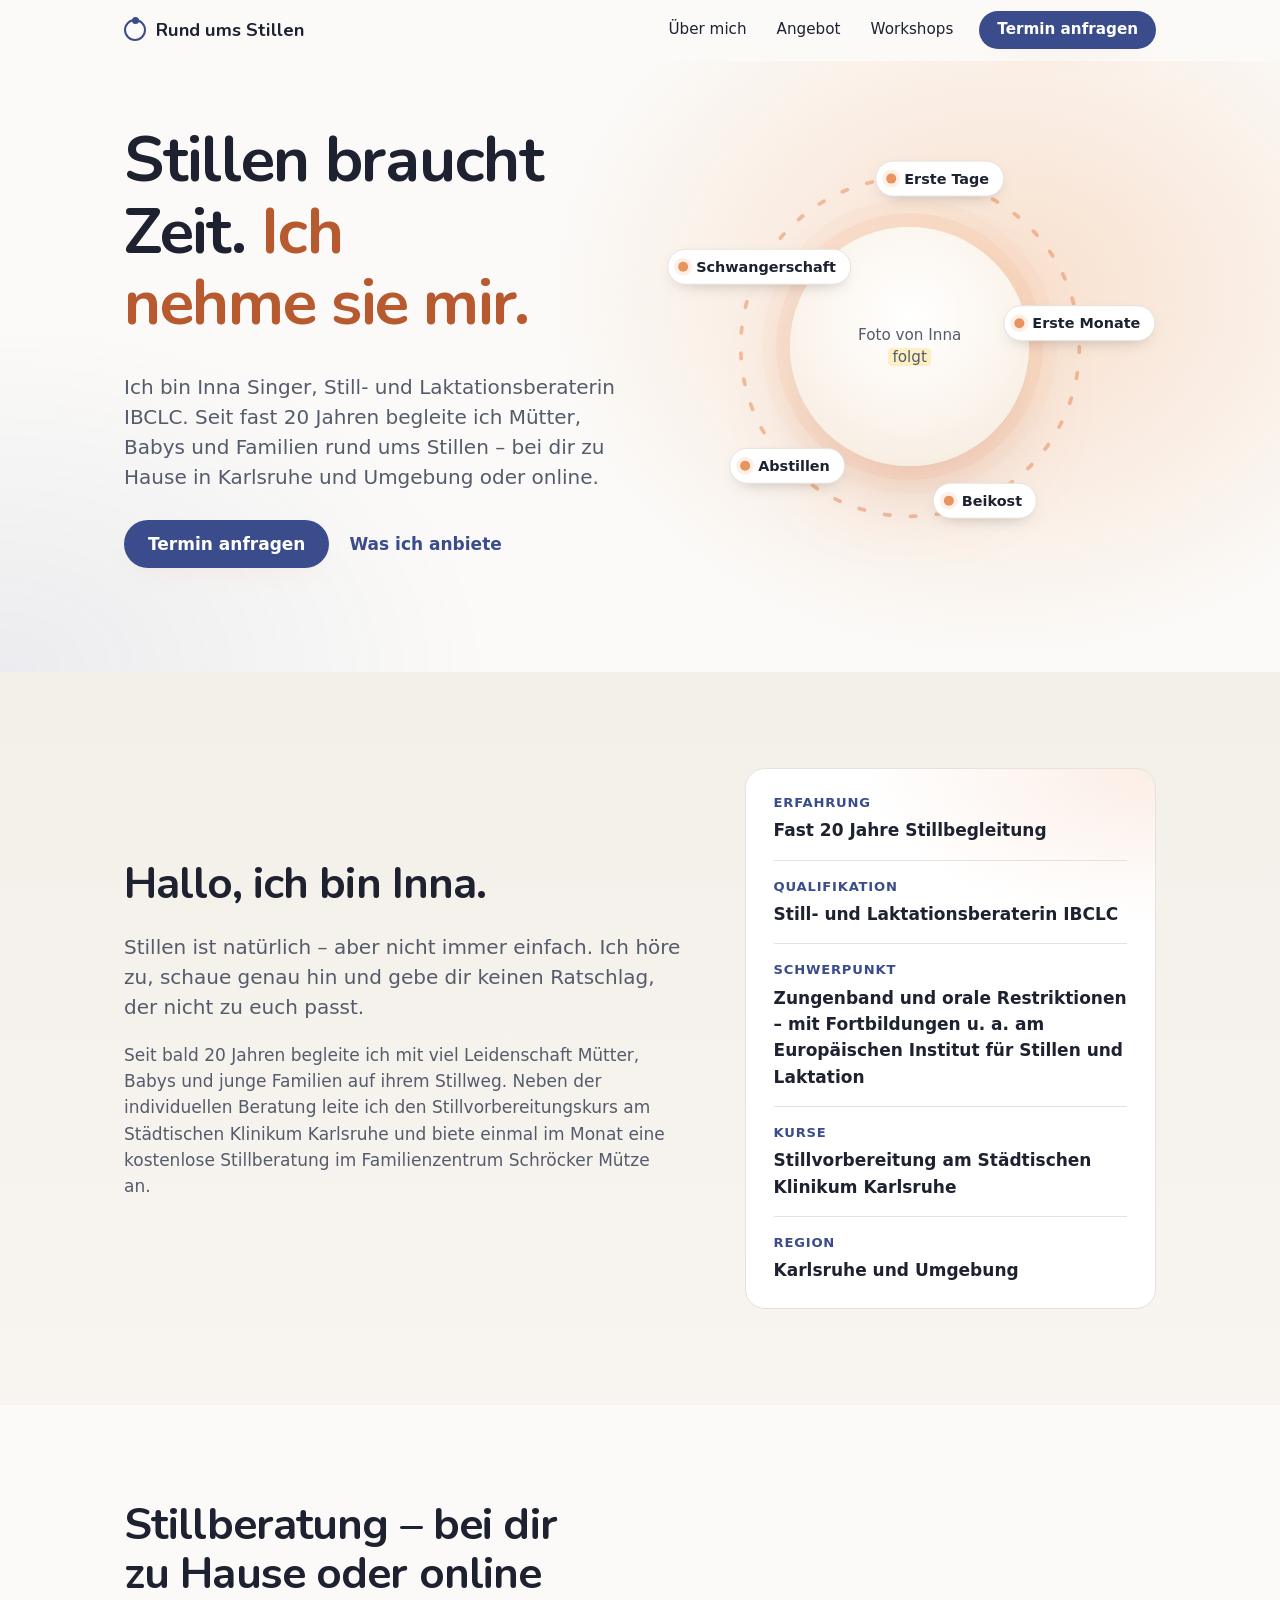
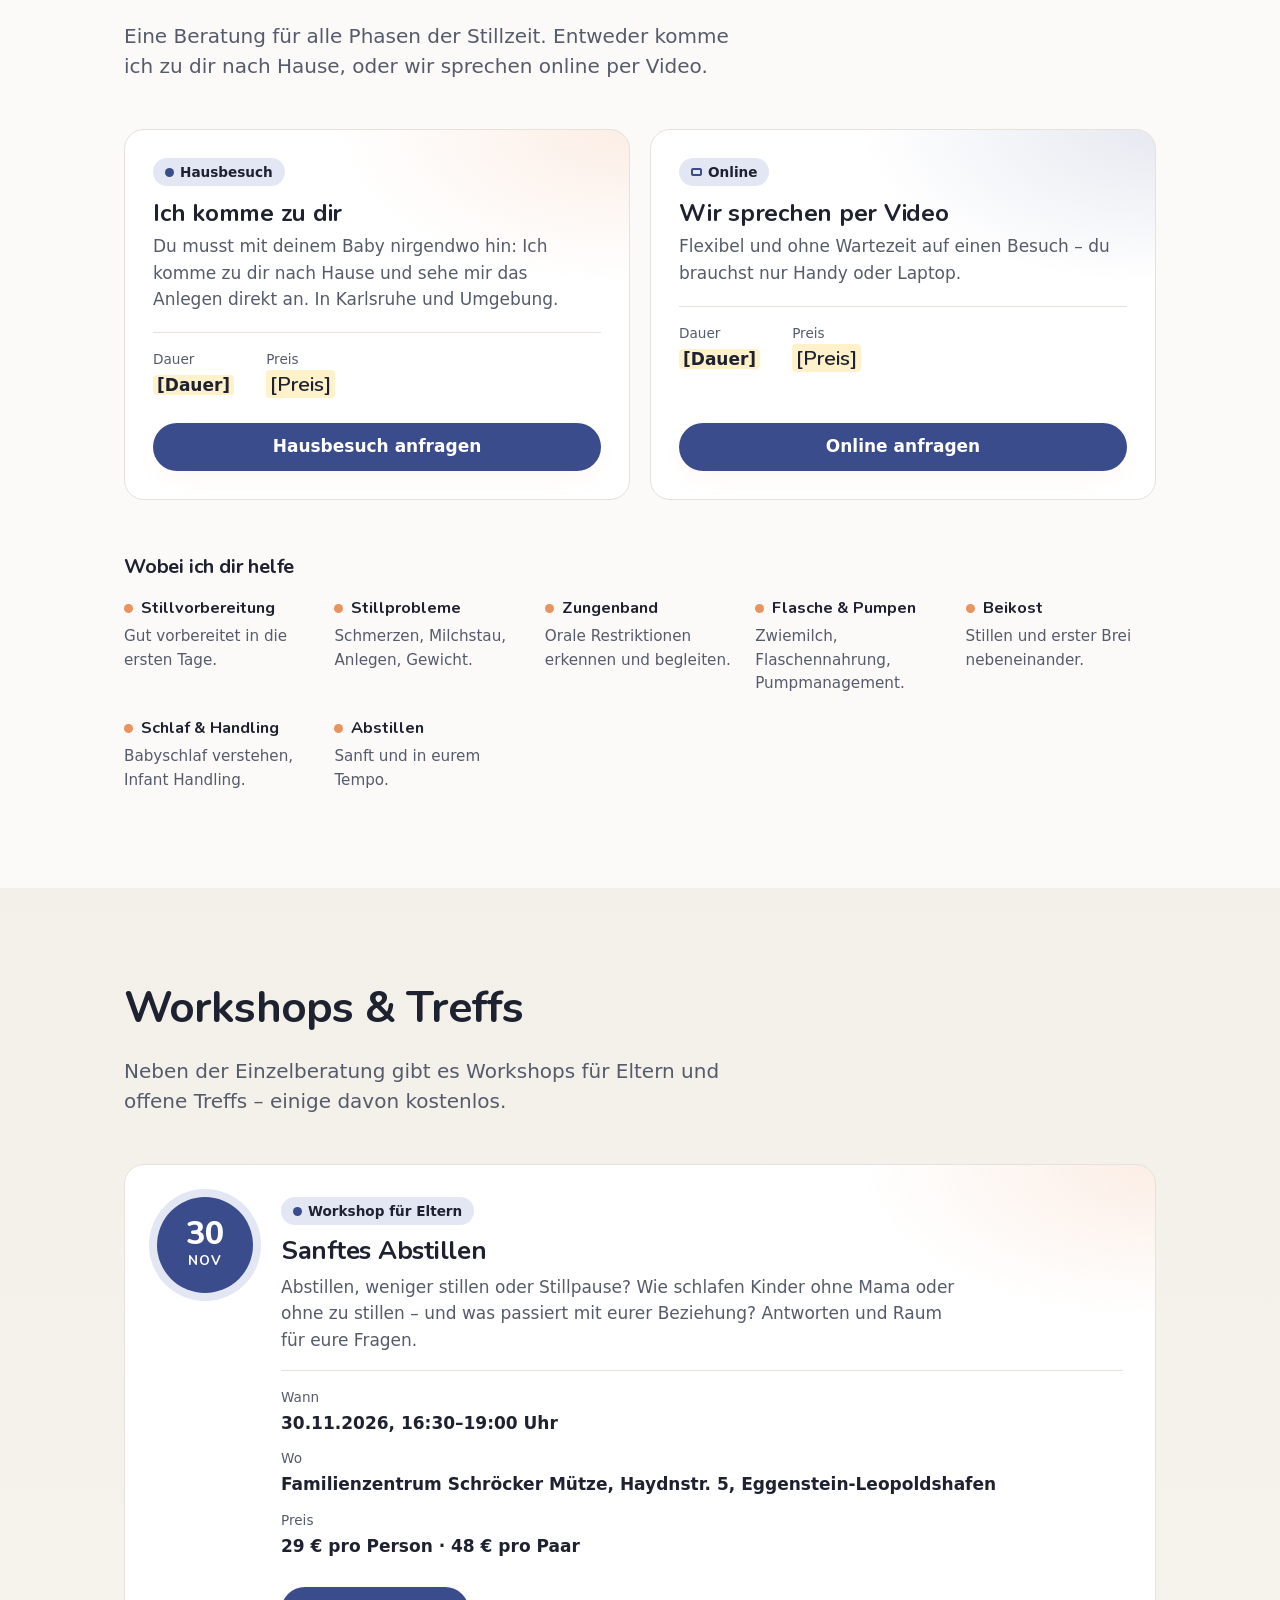
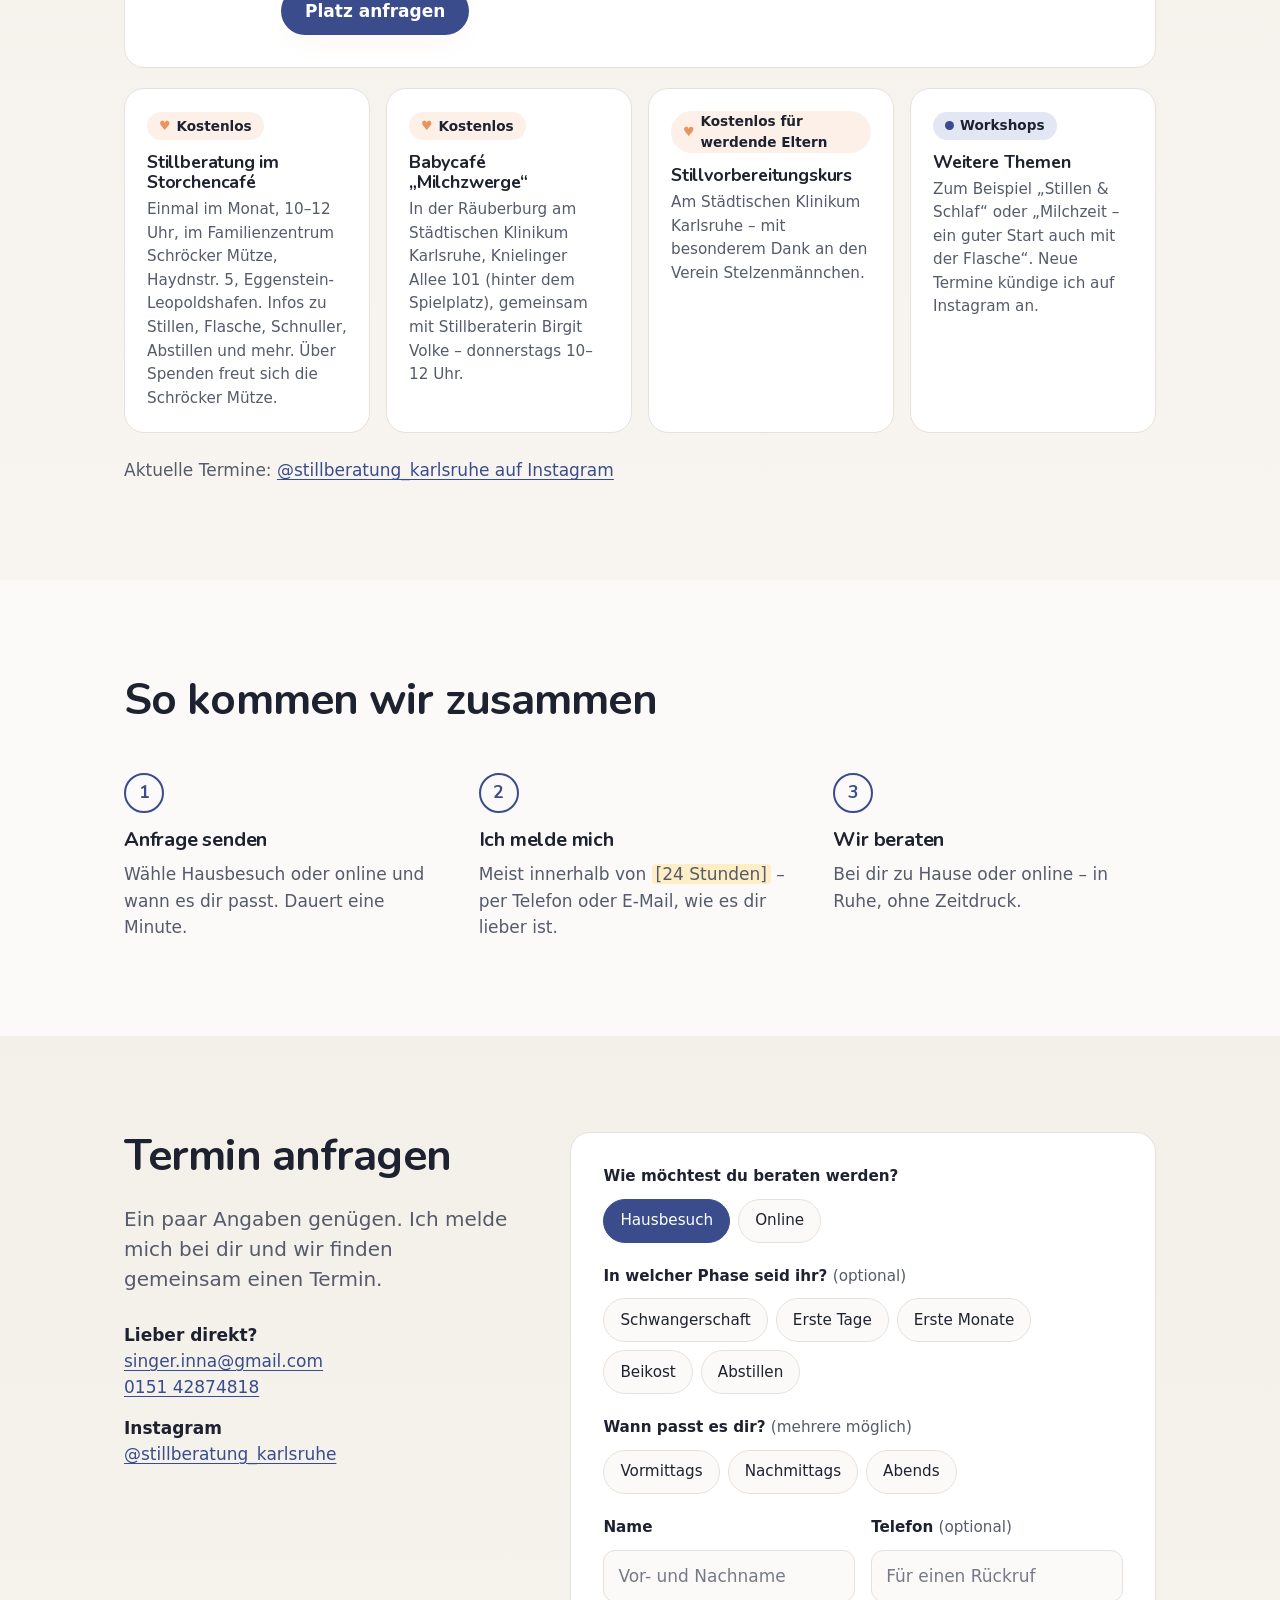
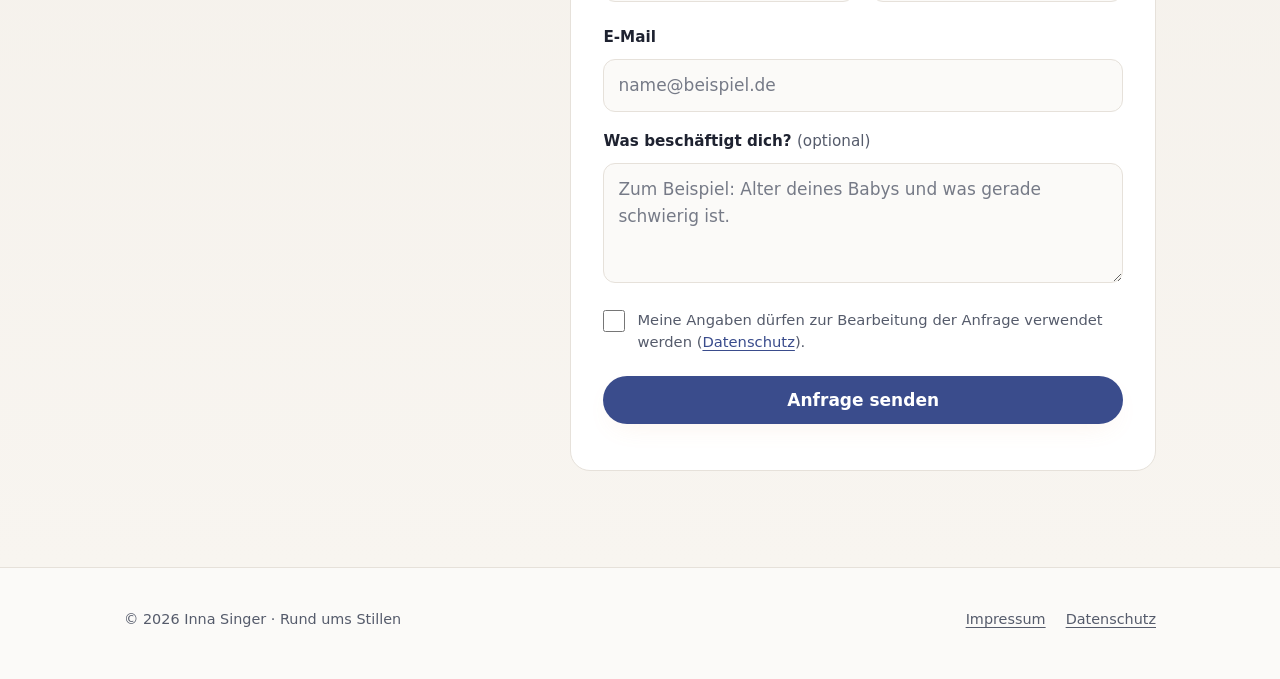
==== commit 62239214: "Hinweis zu akuten Beschwerden entfernt Co-Authored-By: Claude Opus 5.5 <noreply@anthropic.com>" ====
--- a/index.html
+++ b/index.html
@@ -206,7 +206,6 @@
         <h2 id="anfrage-title">Termin anfragen</h2>
         <p class="sub">Ein paar Angaben genügen. Ich melde mich bei dir und wir finden gemeinsam einen Termin.</p>
         <ul class="request-info">
-          <li><strong>Bei akuten Beschwerden</strong>Fieber, starke Schmerzen oder ein Baby, das kaum trinkt? Wende dich bitte zusätzlich an deine Hebamme oder Ärztin.</li>
           <li><strong>Lieber direkt?</strong><a href="mailto:singer.inna@gmail.com">singer.inna@gmail.com</a><br><a href="tel:+4915142874818">0151 42874818</a></li>
           <li><strong>Instagram</strong><a href="https://www.instagram.com/stillberatung_karlsruhe/" rel="noopener">@stillberatung_karlsruhe</a></li>
         </ul>
